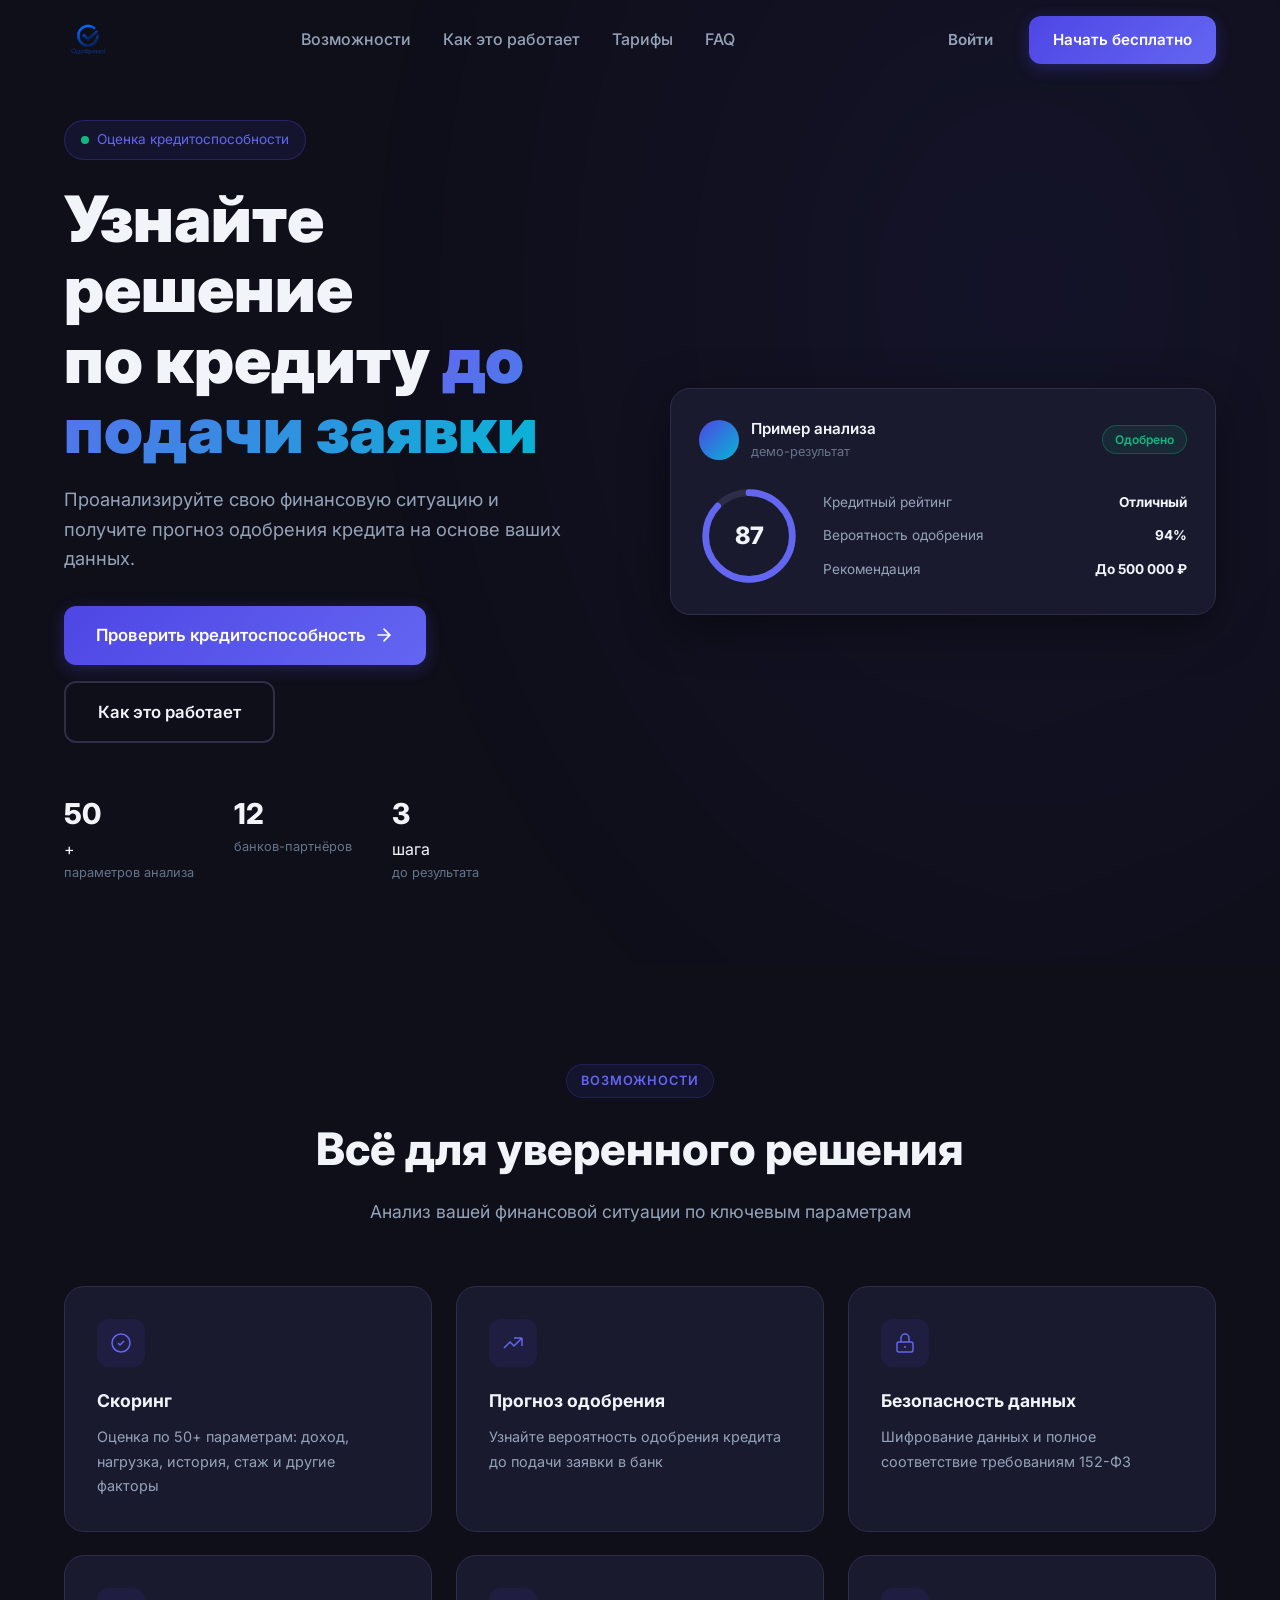
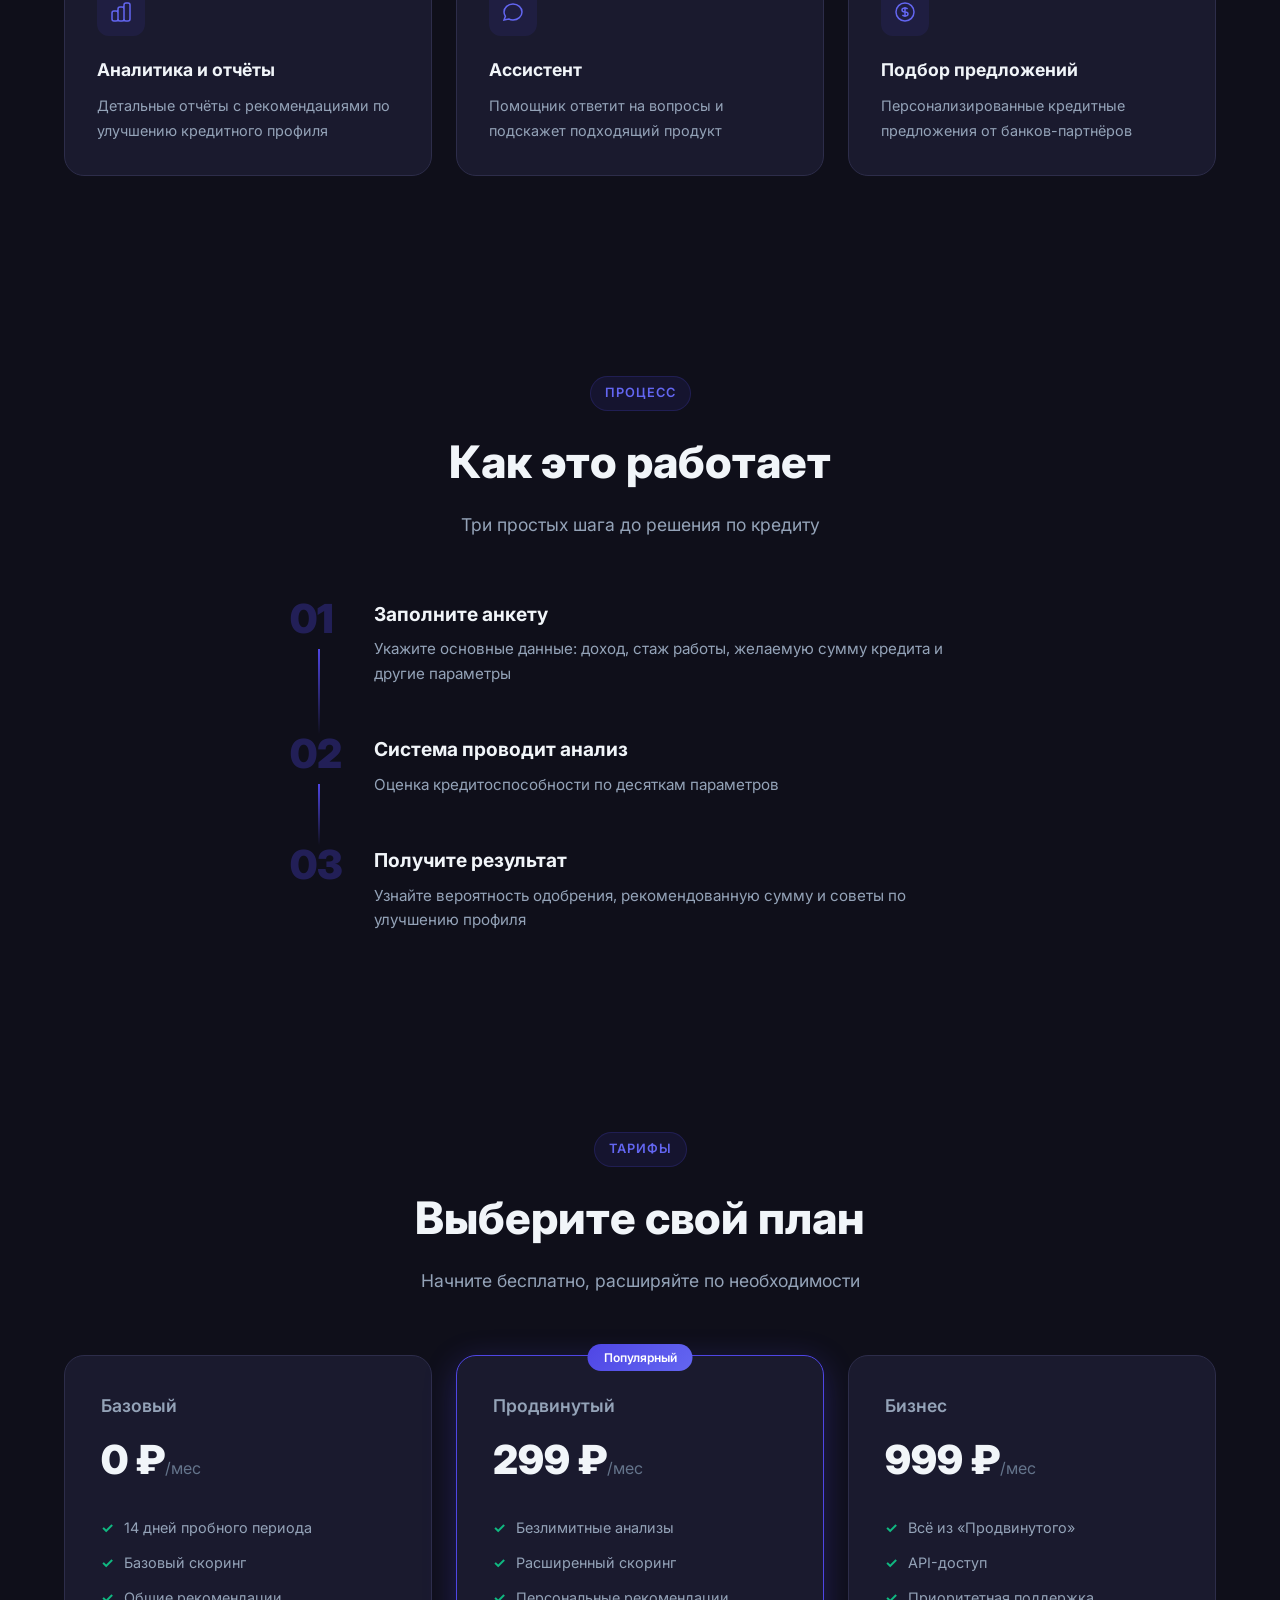
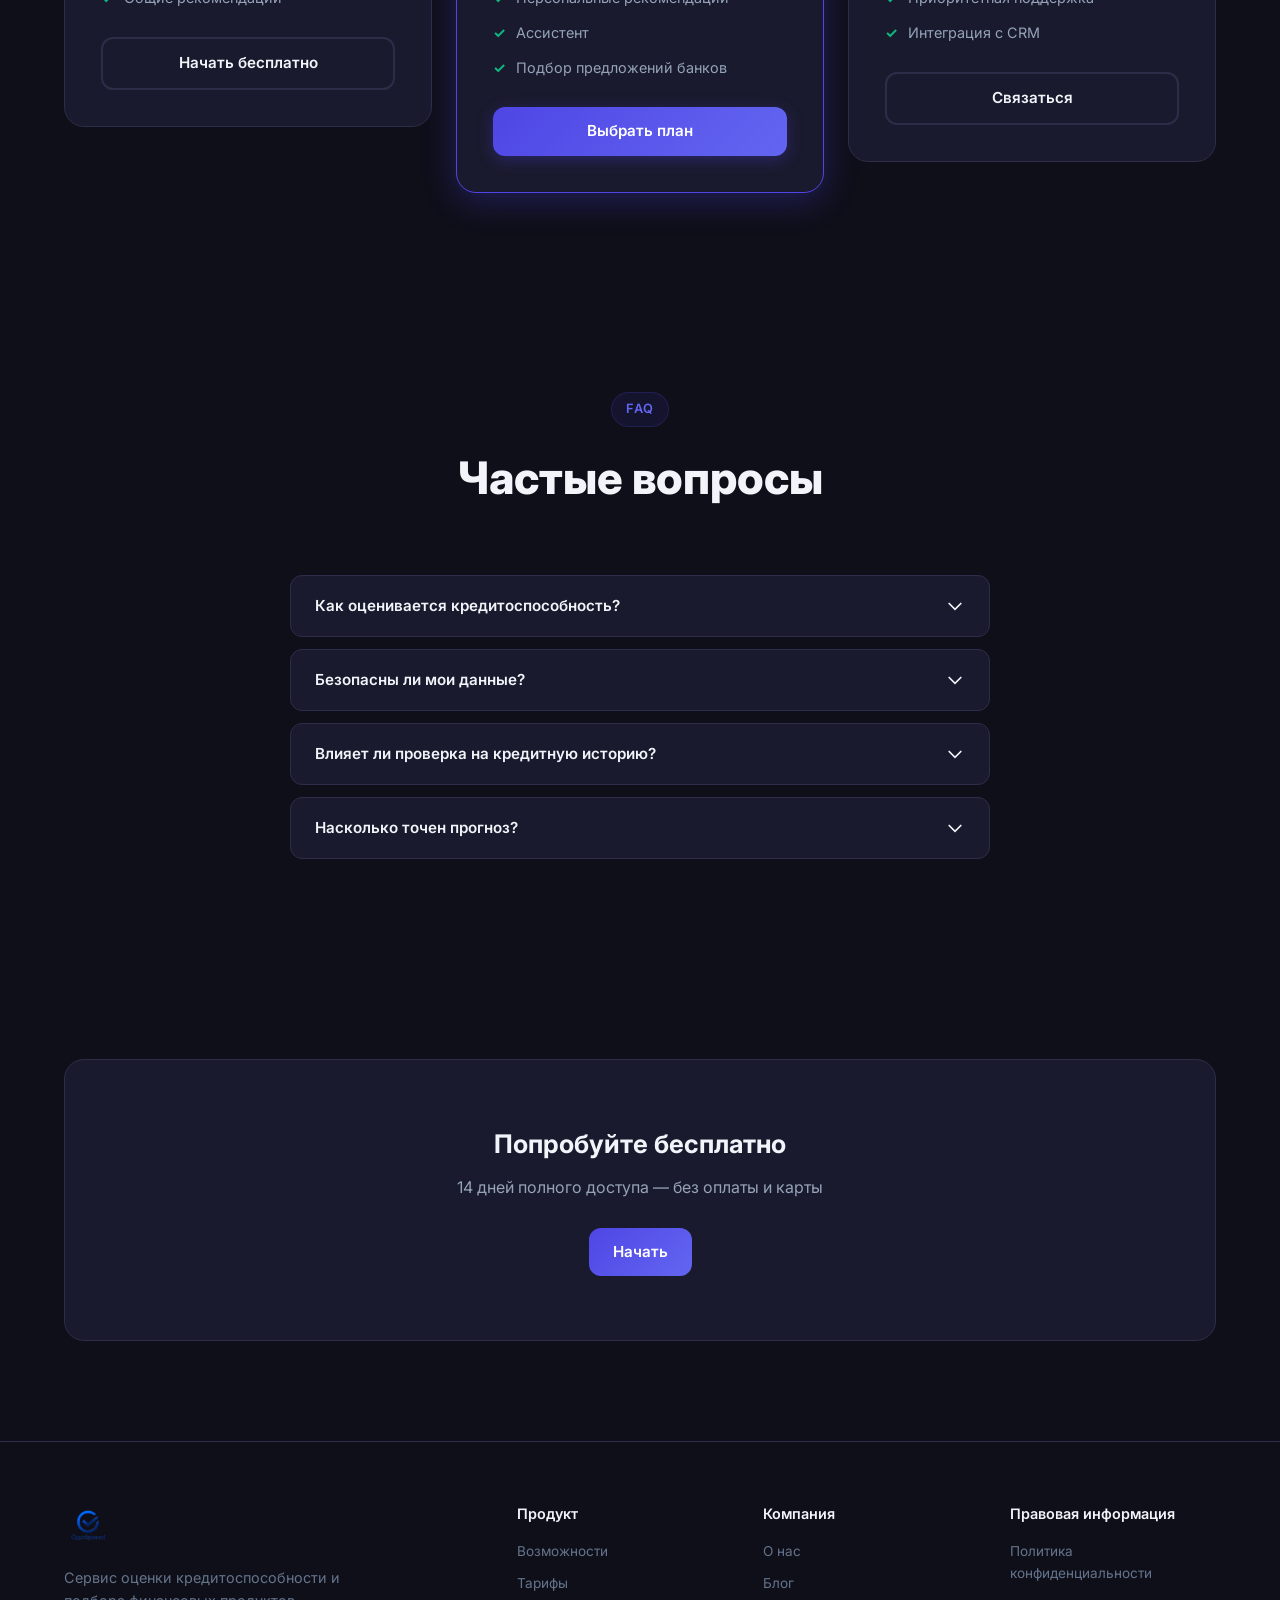
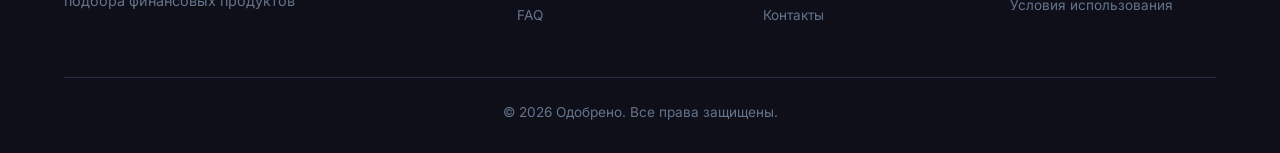
==== Сайт/frontend/index.html @ 2ee876b8 "Add files via upload" ====
<!DOCTYPE html>
<html lang="ru">
<head>
    <meta charset="UTF-8">
    <meta name="viewport" content="width=device-width, initial-scale=1.0">
    <title>Одобрено — Кредитный помощник</title>
    <link rel="stylesheet" href="css/style.css">
    <link rel="stylesheet" href="css/animations.css">
    <link rel="preconnect" href="https://fonts.googleapis.com">
    <link href="https://fonts.googleapis.com/css2?family=Inter:wght@300;400;500;600;700;800;900&display=swap" rel="stylesheet">
</head>
<body>
    <header class="header" id="header">
        <div class="container">
            <nav class="nav">
                <a href="index.html" class="nav__logo">
                    <img src="assets/logo-full.png" alt="Одобрено" class="nav__logo-img">
                </a>
                <ul class="nav__menu" id="navMenu">
                    <li><a href="#features" class="nav__link">Возможности</a></li>
                    <li><a href="#how-it-works" class="nav__link">Как это работает</a></li>
                    <li><a href="#pricing" class="nav__link">Тарифы</a></li>
                    <li><a href="#faq" class="nav__link">FAQ</a></li>
                </ul>
                <div class="nav__actions">
                    <a href="login.html" class="btn btn--ghost">Войти</a>
                    <a href="register.html" class="btn btn--primary">Начать бесплатно</a>
                </div>
                <button class="nav__burger" id="navBurger" aria-label="Меню">
                    <span></span><span></span><span></span>
                </button>
            </nav>
        </div>
    </header>

    <main>
        <section class="hero" id="hero">
            <div class="hero__bg">
                <div class="hero__gradient"></div>
                <div class="hero__particles" id="particles"></div>
            </div>
            <div class="container">
                <div class="hero__content">
                    <div class="hero__badge animate-fade-in">
                        <span class="hero__badge-dot"></span>
                        Оценка кредитоспособности
                    </div>
                    <h1 class="hero__title animate-fade-in-up">
                        Узнайте решение<br>по кредиту <span class="hero__title-accent">до подачи заявки</span>
                    </h1>
                    <p class="hero__subtitle animate-fade-in-up delay-1">
                        Проанализируйте свою финансовую ситуацию и получите прогноз
                        одобрения кредита на основе ваших данных.
                    </p>
                    <div class="hero__cta animate-fade-in-up delay-2">
                        <a href="register.html" class="btn btn--primary btn--lg">
                            Проверить кредитоспособность
                            <svg class="btn__icon" viewBox="0 0 24 24" fill="none" stroke="currentColor">
                                <path d="M5 12h14M12 5l7 7-7 7" stroke-width="2" stroke-linecap="round"/>
                            </svg>
                        </a>
                        <a href="#how-it-works" class="btn btn--outline btn--lg">Как это работает</a>
                    </div>
                    <div class="hero__stats animate-fade-in-up delay-3">
                        <div class="hero__stat">
                            <span class="hero__stat-value" data-count="50">0</span>+
                            <span class="hero__stat-label">параметров анализа</span>
                        </div>
                        <div class="hero__stat">
                            <span class="hero__stat-value" data-count="12">0</span>
                            <span class="hero__stat-label">банков-партнёров</span>
                        </div>
                        <div class="hero__stat">
                            <span class="hero__stat-value" data-count="3">0</span> шага
                            <span class="hero__stat-label">до результата</span>
                        </div>
                    </div>
                </div>
                <div class="hero__visual animate-fade-in-right delay-2">
                    <div class="hero__card">
                        <div class="hero__card-header">
                            <div class="hero__card-avatar"></div>
                            <div>
                                <div class="hero__card-name">Пример анализа</div>
                                <div class="hero__card-time">демо-результат</div>
                            </div>
                            <div class="hero__card-badge hero__card-badge--approved">Одобрено</div>
                        </div>
                        <div class="hero__card-score">
                            <div class="score-ring">
                                <svg viewBox="0 0 120 120">
                                    <circle class="score-ring__bg" cx="60" cy="60" r="52"/>
                                    <circle class="score-ring__fill" cx="60" cy="60" r="52" data-score="87"/>
                                </svg>
                                <span class="score-ring__value">87</span>
                            </div>
                            <div class="hero__card-details">
                                <div class="hero__card-detail">
                                    <span>Кредитный рейтинг</span>
                                    <strong>Отличный</strong>
                                </div>
                                <div class="hero__card-detail">
                                    <span>Вероятность одобрения</span>
                                    <strong>94%</strong>
                                </div>
                                <div class="hero__card-detail">
                                    <span>Рекомендация</span>
                                    <strong>До 500 000 ₽</strong>
                                </div>
                            </div>
                        </div>
                    </div>
                </div>
            </div>
        </section>

        <section class="features" id="features">
            <div class="container">
                <div class="section-header">
                    <span class="section-tag">Возможности</span>
                    <h2 class="section-title">Всё для уверенного решения</h2>
                    <p class="section-subtitle">Анализ вашей финансовой ситуации по ключевым параметрам</p>
                </div>
                <div class="features__grid">
                    <div class="feature-card" data-animate>
                        <div class="feature-card__icon">
                            <svg viewBox="0 0 24 24" fill="none" stroke="currentColor" stroke-width="1.5">
                                <path d="M9 12l2 2 4-4m6 2a9 9 0 11-18 0 9 9 0 0118 0z"/>
                            </svg>
                        </div>
                        <h3 class="feature-card__title">Скоринг</h3>
                        <p class="feature-card__text">Оценка по 50+ параметрам: доход, нагрузка, история, стаж и другие факторы</p>
                    </div>
                    <div class="feature-card" data-animate>
                        <div class="feature-card__icon">
                            <svg viewBox="0 0 24 24" fill="none" stroke="currentColor" stroke-width="1.5">
                                <path d="M13 7h8m0 0v8m0-8l-8 8-4-4-6 6"/>
                            </svg>
                        </div>
                        <h3 class="feature-card__title">Прогноз одобрения</h3>
                        <p class="feature-card__text">Узнайте вероятность одобрения кредита до подачи заявки в банк</p>
                    </div>
                    <div class="feature-card" data-animate>
                        <div class="feature-card__icon">
                            <svg viewBox="0 0 24 24" fill="none" stroke="currentColor" stroke-width="1.5">
                                <path d="M12 15v2m-6 4h12a2 2 0 002-2v-6a2 2 0 00-2-2H6a2 2 0 00-2 2v6a2 2 0 002 2zm10-10V7a4 4 0 00-8 0v4h8z"/>
                            </svg>
                        </div>
                        <h3 class="feature-card__title">Безопасность данных</h3>
                        <p class="feature-card__text">Шифрование данных и полное соответствие требованиям 152-ФЗ</p>
                    </div>
                    <div class="feature-card" data-animate>
                        <div class="feature-card__icon">
                            <svg viewBox="0 0 24 24" fill="none" stroke="currentColor" stroke-width="1.5">
                                <path d="M9 19v-6a2 2 0 00-2-2H5a2 2 0 00-2 2v6a2 2 0 002 2h2a2 2 0 002-2zm0 0V9a2 2 0 012-2h2a2 2 0 012 2v10m-6 0a2 2 0 002 2h2a2 2 0 002-2m0 0V5a2 2 0 012-2h2a2 2 0 012 2v14a2 2 0 01-2 2h-2a2 2 0 01-2-2z"/>
                            </svg>
                        </div>
                        <h3 class="feature-card__title">Аналитика и отчёты</h3>
                        <p class="feature-card__text">Детальные отчёты с рекомендациями по улучшению кредитного профиля</p>
                    </div>
                    <div class="feature-card" data-animate>
                        <div class="feature-card__icon">
                            <svg viewBox="0 0 24 24" fill="none" stroke="currentColor" stroke-width="1.5">
                                <path d="M8 12h.01M12 12h.01M16 12h.01M21 12c0 4.418-4.03 8-9 8a9.863 9.863 0 01-4.255-.949L3 20l1.395-3.72C3.512 15.042 3 13.574 3 12c0-4.418 4.03-8 9-8s9 3.582 9 8z"/>
                            </svg>
                        </div>
                        <h3 class="feature-card__title">Ассистент</h3>
                        <p class="feature-card__text">Помощник ответит на вопросы и подскажет подходящий продукт</p>
                    </div>
                    <div class="feature-card" data-animate>
                        <div class="feature-card__icon">
                            <svg viewBox="0 0 24 24" fill="none" stroke="currentColor" stroke-width="1.5">
                                <path d="M12 8c-1.657 0-3 .895-3 2s1.343 2 3 2 3 .895 3 2-1.343 2-3 2m0-8c1.11 0 2.08.402 2.599 1M12 8V7m0 1v8m0 0v1m0-1c-1.11 0-2.08-.402-2.599-1M21 12a9 9 0 11-18 0 9 9 0 0118 0z"/>
                            </svg>
                        </div>
                        <h3 class="feature-card__title">Подбор предложений</h3>
                        <p class="feature-card__text">Персонализированные кредитные предложения от банков-партнёров</p>
                    </div>
                </div>
            </div>
        </section>

        <section class="how-it-works" id="how-it-works">
            <div class="container">
                <div class="section-header">
                    <span class="section-tag">Процесс</span>
                    <h2 class="section-title">Как это работает</h2>
                    <p class="section-subtitle">Три простых шага до решения по кредиту</p>
                </div>
                <div class="steps">
                    <div class="step" data-animate>
                        <div class="step__number">01</div>
                        <div class="step__content">
                            <h3 class="step__title">Заполните анкету</h3>
                            <p class="step__text">Укажите основные данные: доход, стаж работы, желаемую сумму кредита и другие параметры</p>
                        </div>
                        <div class="step__line"></div>
                    </div>
                    <div class="step" data-animate>
                        <div class="step__number">02</div>
                        <div class="step__content">
                            <h3 class="step__title">Система проводит анализ</h3>
                            <p class="step__text">Оценка кредитоспособности по десяткам параметров</p>
                        </div>
                        <div class="step__line"></div>
                    </div>
                    <div class="step" data-animate>
                        <div class="step__number">03</div>
                        <div class="step__content">
                            <h3 class="step__title">Получите результат</h3>
                            <p class="step__text">Узнайте вероятность одобрения, рекомендованную сумму и советы по улучшению профиля</p>
                        </div>
                    </div>
                </div>
            </div>
        </section>

        <section class="pricing" id="pricing">
            <div class="container">
                <div class="section-header">
                    <span class="section-tag">Тарифы</span>
                    <h2 class="section-title">Выберите свой план</h2>
                    <p class="section-subtitle">Начните бесплатно, расширяйте по необходимости</p>
                </div>
                <div class="pricing__grid">
                    <div class="pricing-card" data-animate>
                        <div class="pricing-card__name">Базовый</div>
                        <div class="pricing-card__price">0 ₽<span>/мес</span></div>
                        <ul class="pricing-card__features">
                            <li>14 дней пробного периода</li>
                            <li>Базовый скоринг</li>
                            <li>Общие рекомендации</li>
                        </ul>
                        <a href="register.html" class="btn btn--outline btn--block">Начать бесплатно</a>
                    </div>
                    <div class="pricing-card pricing-card--popular" data-animate>
                        <div class="pricing-card__badge">Популярный</div>
                        <div class="pricing-card__name">Продвинутый</div>
                        <div class="pricing-card__price">299 ₽<span>/мес</span></div>
                        <ul class="pricing-card__features">
                            <li>Безлимитные анализы</li>
                            <li>Расширенный скоринг</li>
                            <li>Персональные рекомендации</li>
                            <li>Ассистент</li>
                            <li>Подбор предложений банков</li>
                        </ul>
                        <a href="register.html" class="btn btn--primary btn--block">Выбрать план</a>
                    </div>
                    <div class="pricing-card" data-animate>
                        <div class="pricing-card__name">Бизнес</div>
                        <div class="pricing-card__price">999 ₽<span>/мес</span></div>
                        <ul class="pricing-card__features">
                            <li>Всё из «Продвинутого»</li>
                            <li>API-доступ</li>
                            <li>Приоритетная поддержка</li>
                            <li>Интеграция с CRM</li>
                        </ul>
                        <a href="register.html" class="btn btn--outline btn--block">Связаться</a>
                    </div>
                </div>
            </div>
        </section>

        <section class="faq" id="faq">
            <div class="container">
                <div class="section-header">
                    <span class="section-tag">FAQ</span>
                    <h2 class="section-title">Частые вопросы</h2>
                </div>
                <div class="faq__list">
                    <div class="faq-item" data-animate>
                        <button class="faq-item__question">
                            Как оценивается кредитоспособность?
                            <svg class="faq-item__icon" viewBox="0 0 24 24" fill="none" stroke="currentColor">
                                <path d="M19 9l-7 7-7-7" stroke-width="2" stroke-linecap="round"/>
                            </svg>
                        </button>
                        <div class="faq-item__answer">
                            <p>Анализ учитывает более 50 параметров: уровень дохода, долговую нагрузку, кредитную историю, стаж работы, возраст и другие факторы. На основе этих данных формируется прогноз вероятности одобрения.</p>
                        </div>
                    </div>
                    <div class="faq-item" data-animate>
                        <button class="faq-item__question">
                            Безопасны ли мои данные?
                            <svg class="faq-item__icon" viewBox="0 0 24 24" fill="none" stroke="currentColor">
                                <path d="M19 9l-7 7-7-7" stroke-width="2" stroke-linecap="round"/>
                            </svg>
                        </button>
                        <div class="faq-item__answer">
                            <p>Да, все данные шифруются при передаче и хранении. Мы полностью соответствуем требованиям 152-ФЗ о персональных данных и не передаём информацию третьим лицам.</p>
                        </div>
                    </div>
                    <div class="faq-item" data-animate>
                        <button class="faq-item__question">
                            Влияет ли проверка на кредитную историю?
                            <svg class="faq-item__icon" viewBox="0 0 24 24" fill="none" stroke="currentColor">
                                <path d="M19 9l-7 7-7-7" stroke-width="2" stroke-linecap="round"/>
                            </svg>
                        </button>
                        <div class="faq-item__answer">
                            <p>Нет, наш анализ не влияет на вашу кредитную историю. Мы проводим «мягкую» проверку, которая не фиксируется в БКИ.</p>
                        </div>
                    </div>
                    <div class="faq-item" data-animate>
                        <button class="faq-item__question">
                            Насколько точен прогноз?
                            <svg class="faq-item__icon" viewBox="0 0 24 24" fill="none" stroke="currentColor">
                                <path d="M19 9l-7 7-7-7" stroke-width="2" stroke-linecap="round"/>
                            </svg>
                        </button>
                        <div class="faq-item__answer">
                            <p>Прогноз строится на основе исторических данных банков. Итоговое решение всегда принимает банк, поэтому результат является ориентировочным.</p>
                        </div>
                    </div>
                </div>
            </div>
        </section>

        <section class="cta-section">
            <div class="container">
                <div class="cta-box" data-animate>
                    <h2 class="cta-box__title">Попробуйте бесплатно</h2>
                    <p class="cta-box__text">14 дней полного доступа — без оплаты и карты</p>
                    <a href="register.html" class="btn btn--primary">Начать</a>
                </div>
            </div>
        </section>
    </main>

    <footer class="footer">
        <div class="container">
            <div class="footer__grid">
                <div class="footer__brand">
                    <a href="index.html" class="nav__logo">
                        <img src="assets/logo-full.png" alt="Одобрено" class="nav__logo-img">
                    </a>
                    <p class="footer__desc">Сервис оценки кредитоспособности и подбора финансовых продуктов</p>
                </div>
                <div class="footer__col">
                    <h4>Продукт</h4>
                    <a href="#features">Возможности</a>
                    <a href="#pricing">Тарифы</a>
                    <a href="#faq">FAQ</a>
                </div>
                <div class="footer__col">
                    <h4>Компания</h4>
                    <a href="#">О нас</a>
                    <a href="#">Блог</a>
                    <a href="#">Контакты</a>
                </div>
                <div class="footer__col">
                    <h4>Правовая информация</h4>
                    <a href="#">Политика конфиденциальности</a>
                    <a href="#">Условия использования</a>
                </div>
            </div>
            <div class="footer__bottom">
                <p>© 2026 Одобрено. Все права защищены.</p>
            </div>
        </div>
    </footer>

    <script src="js/app.js"></script>
    <script src="js/animations.js"></script>
</body>
</html>
---- Сайт/frontend/css/style.css ----
:root {
    --primary: #4f46e5;
    --primary-light: #6366f1;
    --primary-dark: #3730a3;
    --primary-glow: rgba(79, 70, 229, 0.3);
    --accent: #06b6d4;
    --success: #10b981;
    --warning: #f59e0b;
    --danger: #ef4444;
    --bg: #0f0f1a;
    --bg-card: #1a1a2e;
    --bg-card-hover: #222240;
    --bg-input: #16162a;
    --text: #f1f5f9;
    --text-secondary: #94a3b8;
    --text-muted: #64748b;
    --border: #2d2d4a;
    --radius: 12px;
    --radius-lg: 20px;
    --shadow: 0 4px 24px rgba(0, 0, 0, 0.3);
    --shadow-lg: 0 12px 48px rgba(0, 0, 0, 0.4);
    --transition: 0.3s cubic-bezier(0.4, 0, 0.2, 1);
    --font: 'Inter', -apple-system, BlinkMacSystemFont, sans-serif;
}

* {
    margin: 0;
    padding: 0;
    box-sizing: border-box;
}

html {
    scroll-behavior: smooth;
}

body {
    font-family: var(--font);
    background: var(--bg);
    color: var(--text);
    line-height: 1.6;
    overflow-x: hidden;
}

.container {
    max-width: 1200px;
    margin: 0 auto;
    padding: 0 24px;
}

a {
    text-decoration: none;
    color: inherit;
}

ul {
    list-style: none;
}

img, svg {
    display: block;
    max-width: 100%;
}

button {
    cursor: pointer;
    border: none;
    background: none;
    font-family: inherit;
    font-size: inherit;
    color: inherit;
}

input, select, textarea {
    font-family: inherit;
    font-size: inherit;
}

/* ===== BUTTONS ===== */
.btn {
    display: inline-flex;
    align-items: center;
    justify-content: center;
    gap: 8px;
    padding: 12px 24px;
    border-radius: var(--radius);
    font-weight: 600;
    font-size: 0.95rem;
    transition: all 0.35s cubic-bezier(0.4, 0, 0.2, 1);
    position: relative;
    overflow: hidden;
}

.btn:active {
    transform: scale(0.97);
}

.btn--primary {
    background: linear-gradient(135deg, var(--primary), var(--primary-light));
    color: #fff;
    box-shadow: 0 4px 16px var(--primary-glow);
}

.btn--primary:hover {
    transform: translateY(-2px);
    box-shadow: 0 8px 24px var(--primary-glow);
}

.btn--outline {
    border: 2px solid var(--border);
    color: var(--text);
}

.btn--outline:hover {
    border-color: var(--primary);
    color: var(--primary-light);
}

.btn--ghost {
    color: var(--text-secondary);
}

.btn--ghost:hover {
    color: var(--text);
    background: rgba(255, 255, 255, 0.05);
}

.btn--lg {
    padding: 16px 32px;
    font-size: 1.05rem;
}

.btn--sm {
    padding: 8px 16px;
    font-size: 0.85rem;
}

.btn--block {
    width: 100%;
}

.btn--icon {
    padding: 12px;
    border-radius: 50%;
}

.btn__icon {
    width: 20px;
    height: 20px;
    transition: transform 0.3s;
}

.btn:hover .btn__icon {
    transform: translateX(4px);
}

[hidden] {
    display: none !important;
}

.btn__loader {
    display: flex;
    align-items: center;
}

.spinner {
    width: 20px;
    height: 20px;
    border: 2px solid rgba(255, 255, 255, 0.3);
    border-top-color: #fff;
    border-radius: 50%;
    animation: spin 0.6s linear infinite;
}

@keyframes spin {
    to { transform: rotate(360deg); }
}

/* ===== HEADER / NAV ===== */
.header {
    position: fixed;
    top: 0;
    left: 0;
    right: 0;
    z-index: 1000;
    padding: 16px 0;
    transition: var(--transition);
}

.header--scrolled {
    background: rgba(15, 15, 26, 0.9);
    backdrop-filter: blur(20px);
    border-bottom: 1px solid var(--border);
    padding: 12px 0;
}

.nav {
    display: flex;
    align-items: center;
    justify-content: space-between;
}

.nav__logo {
    display: flex;
    align-items: center;
    gap: 10px;
    font-weight: 800;
    font-size: 1.3rem;
}

.nav__logo-icon {
    width: 36px;
    height: 36px;
    display: flex;
    align-items: center;
    justify-content: center;
    background: var(--bg-card);
    border: 2px solid var(--primary);
    border-radius: 10px;
    color: var(--primary-light);
}

.nav__logo-icon svg {
    width: 20px;
    height: 20px;
}

.nav__logo-img {
    height: 48px;
    width: auto;
    object-fit: contain;
    border-radius: 10px;
}

.nav__logo-img--sm {
    height: 56px;
}

.nav__menu {
    display: flex;
    gap: 32px;
}

.nav__link {
    color: var(--text-secondary);
    font-weight: 500;
    transition: var(--transition);
    position: relative;
}

.nav__link::after {
    content: '';
    position: absolute;
    bottom: -4px;
    left: 0;
    width: 0;
    height: 2px;
    background: var(--primary);
    transition: width 0.3s;
}

.nav__link:hover {
    color: var(--text);
}

.nav__link:hover::after {
    width: 100%;
}

.nav__actions {
    display: flex;
    gap: 12px;
    align-items: center;
}

.nav__burger {
    display: none;
    flex-direction: column;
    gap: 5px;
    padding: 8px;
}

.nav__burger span {
    width: 24px;
    height: 2px;
    background: var(--text);
    transition: var(--transition);
}

/* ===== HERO ===== */
.hero {
    min-height: 100vh;
    display: flex;
    align-items: center;
    position: relative;
    padding: 120px 0 80px;
}

.hero__bg {
    position: absolute;
    inset: 0;
    overflow: hidden;
}

.hero__gradient {
    position: absolute;
    top: -60%;
    right: -30%;
    width: 100%;
    height: 180%;
    background: radial-gradient(ellipse at center, rgba(79, 70, 229, 0.08) 0%, rgba(79, 70, 229, 0.03) 40%, transparent 70%);
    opacity: 1;
    filter: blur(60px);
}

.hero__particles {
    position: absolute;
    inset: 0;
}

.hero .container {
    display: grid;
    grid-template-columns: 1fr 1fr;
    gap: 60px;
    align-items: center;
    position: relative;
    z-index: 1;
}

.hero__badge {
    display: inline-flex;
    align-items: center;
    gap: 8px;
    padding: 8px 16px;
    background: rgba(79, 70, 229, 0.1);
    border: 1px solid rgba(79, 70, 229, 0.3);
    border-radius: 100px;
    font-size: 0.85rem;
    color: var(--primary-light);
    margin-bottom: 24px;
}

.hero__badge-dot {
    width: 8px;
    height: 8px;
    background: var(--success);
    border-radius: 50%;
    animation: pulse-dot 2s infinite;
}

@keyframes pulse-dot {
    0%, 100% { opacity: 1; }
    50% { opacity: 0.4; }
}

.hero__title {
    font-size: clamp(2.5rem, 5vw, 4rem);
    font-weight: 900;
    line-height: 1.1;
    margin-bottom: 20px;
}

.hero__title-accent {
    background: linear-gradient(135deg, var(--primary-light), var(--accent));
    -webkit-background-clip: text;
    -webkit-text-fill-color: transparent;
    background-clip: text;
}

.hero__subtitle {
    font-size: 1.15rem;
    color: var(--text-secondary);
    max-width: 500px;
    margin-bottom: 32px;
}

.hero__cta {
    display: flex;
    gap: 16px;
    margin-bottom: 48px;
    flex-wrap: wrap;
}

.hero__stats {
    display: flex;
    gap: 40px;
}

.hero__stat {
    display: flex;
    flex-direction: column;
}

.hero__stat-value {
    font-size: 1.8rem;
    font-weight: 800;
    color: var(--text);
}

.hero__stat-label {
    font-size: 0.8rem;
    color: var(--text-muted);
}

/* Hero Card */
.hero__card {
    background: var(--bg-card);
    border: 1px solid var(--border);
    border-radius: var(--radius-lg);
    padding: 28px;
    box-shadow: var(--shadow-lg);
}

.hero__card-header {
    display: flex;
    align-items: center;
    gap: 12px;
    margin-bottom: 24px;
}

.hero__card-avatar {
    width: 40px;
    height: 40px;
    border-radius: 50%;
    background: linear-gradient(135deg, var(--primary), var(--accent));
}

.hero__card-name {
    font-weight: 600;
    font-size: 0.95rem;
}

.hero__card-time {
    font-size: 0.8rem;
    color: var(--text-muted);
}

.hero__card-badge {
    margin-left: auto;
    padding: 4px 12px;
    border-radius: 100px;
    font-size: 0.75rem;
    font-weight: 600;
}

.hero__card-badge--approved {
    background: rgba(16, 185, 129, 0.1);
    color: var(--success);
    border: 1px solid rgba(16, 185, 129, 0.3);
}

.hero__card-score {
    display: flex;
    align-items: center;
    gap: 24px;
}

.hero__card-details {
    flex: 1;
    display: flex;
    flex-direction: column;
    gap: 12px;
}

.hero__card-detail {
    display: flex;
    justify-content: space-between;
    font-size: 0.85rem;
}

.hero__card-detail span {
    color: var(--text-secondary);
}

.hero__card-detail strong {
    color: var(--text);
}

/* Score Ring */
.score-ring {
    position: relative;
    width: 100px;
    height: 100px;
}

.score-ring--lg {
    width: 140px;
    height: 140px;
}

.score-ring svg {
    width: 100%;
    height: 100%;
    transform: rotate(-90deg);
}

.score-ring__bg {
    fill: none;
    stroke: var(--border);
    stroke-width: 8;
}

.score-ring__fill {
    fill: none;
    stroke: url(#scoreGradient);
    stroke: var(--primary-light);
    stroke-width: 8;
    stroke-linecap: round;
    stroke-dasharray: 326.7;
    stroke-dashoffset: 326.7;
    transition: stroke-dashoffset 1.5s cubic-bezier(0.4, 0, 0.2, 1);
}

.score-ring__value {
    position: absolute;
    inset: 0;
    display: flex;
    align-items: center;
    justify-content: center;
    font-size: 1.5rem;
    font-weight: 800;
}

.score-ring--lg .score-ring__value {
    font-size: 2rem;
}

/* ===== SECTIONS ===== */
.section-header {
    text-align: center;
    margin-bottom: 60px;
}

.section-tag {
    display: inline-block;
    padding: 6px 14px;
    background: rgba(79, 70, 229, 0.1);
    border: 1px solid rgba(79, 70, 229, 0.2);
    border-radius: 100px;
    font-size: 0.8rem;
    font-weight: 600;
    color: var(--primary-light);
    text-transform: uppercase;
    letter-spacing: 1px;
    margin-bottom: 16px;
}

.section-title {
    font-size: clamp(1.8rem, 3.5vw, 2.8rem);
    font-weight: 800;
    margin-bottom: 12px;
}

.section-subtitle {
    font-size: 1.1rem;
    color: var(--text-secondary);
    max-width: 600px;
    margin: 0 auto;
}

/* ===== FEATURES ===== */
.features {
    padding: 100px 0;
}

.features__grid {
    display: grid;
    grid-template-columns: repeat(3, 1fr);
    gap: 24px;
}

.feature-card {
    background: var(--bg-card);
    border: 1px solid var(--border);
    border-radius: var(--radius-lg);
    padding: 32px;
    transition: border-color 0.15s ease, box-shadow 0.15s ease;
    will-change: transform;
}

.feature-card:hover {
    border-color: var(--primary);
    box-shadow: 0 4px 20px rgba(79, 70, 229, 0.15);
}

.feature-card__icon {
    width: 48px;
    height: 48px;
    display: flex;
    align-items: center;
    justify-content: center;
    background: rgba(79, 70, 229, 0.1);
    border-radius: 12px;
    margin-bottom: 20px;
}

.feature-card__icon svg {
    width: 24px;
    height: 24px;
    color: var(--primary-light);
}

.feature-card__title {
    font-size: 1.1rem;
    font-weight: 700;
    margin-bottom: 10px;
}

.feature-card__text {
    font-size: 0.9rem;
    color: var(--text-secondary);
    line-height: 1.7;
}

/* ===== HOW IT WORKS ===== */
.how-it-works {
    padding: 100px 0;
}

.steps {
    max-width: 700px;
    margin: 0 auto;
}

.step {
    display: flex;
    gap: 24px;
    position: relative;
    padding-bottom: 48px;
}

.step:last-child {
    padding-bottom: 0;
}

.step__number {
    font-size: 2.5rem;
    font-weight: 900;
    color: var(--primary);
    opacity: 0.3;
    line-height: 1;
    min-width: 60px;
}

.step__title {
    font-size: 1.2rem;
    font-weight: 700;
    margin-bottom: 8px;
}

.step__text {
    color: var(--text-secondary);
    font-size: 0.95rem;
}

.step__line {
    position: absolute;
    left: 28px;
    top: 50px;
    bottom: 0;
    width: 2px;
    background: linear-gradient(to bottom, var(--primary), transparent);
}

/* ===== PRICING ===== */
.pricing {
    padding: 100px 0;
}

.pricing__grid {
    display: grid;
    grid-template-columns: repeat(3, 1fr);
    gap: 24px;
    align-items: start;
}

.pricing-card {
    background: var(--bg-card);
    border: 1px solid var(--border);
    border-radius: var(--radius-lg);
    padding: 36px;
    transition: border-color 0.15s ease, box-shadow 0.15s ease;
    position: relative;
    will-change: transform;
}

.pricing-card--popular {
    border-color: var(--primary);
    box-shadow: 0 8px 32px var(--primary-glow);
    transform: scale(1.03);
}

.pricing-card__badge {
    position: absolute;
    top: -12px;
    left: 50%;
    transform: translateX(-50%);
    padding: 4px 16px;
    background: linear-gradient(135deg, var(--primary), var(--primary-light));
    border-radius: 100px;
    font-size: 0.75rem;
    font-weight: 600;
    color: #fff;
}

.pricing-card__name {
    font-size: 1.1rem;
    font-weight: 600;
    color: var(--text-secondary);
    margin-bottom: 8px;
}

.pricing-card__price {
    font-size: 2.5rem;
    font-weight: 900;
    margin-bottom: 24px;
}

.pricing-card__price span {
    font-size: 1rem;
    font-weight: 400;
    color: var(--text-muted);
}

.pricing-card__features {
    display: flex;
    flex-direction: column;
    gap: 12px;
    margin-bottom: 28px;
}

.pricing-card__features li {
    display: flex;
    align-items: center;
    gap: 10px;
    font-size: 0.9rem;
    color: var(--text-secondary);
}

.pricing-card__features li::before {
    content: '✓';
    color: var(--success);
    font-weight: 700;
}

/* ===== FAQ ===== */
.faq {
    padding: 100px 0;
}

.faq__list {
    max-width: 700px;
    margin: 0 auto;
    display: flex;
    flex-direction: column;
    gap: 12px;
}

.faq-item {
    background: var(--bg-card);
    border: 1px solid var(--border);
    border-radius: var(--radius);
    overflow: hidden;
    transition: var(--transition);
}

.faq-item--active {
    border-color: var(--primary);
}

.faq-item__question {
    width: 100%;
    display: flex;
    align-items: center;
    justify-content: space-between;
    padding: 20px 24px;
    font-weight: 600;
    font-size: 0.95rem;
    text-align: left;
    transition: var(--transition);
}

.faq-item__question:hover {
    color: var(--primary-light);
}

.faq-item__icon {
    width: 20px;
    height: 20px;
    transition: transform 0.3s;
    flex-shrink: 0;
}

.faq-item--active .faq-item__icon {
    transform: rotate(180deg);
}

.faq-item__answer {
    max-height: 0;
    overflow: hidden;
    transition: max-height 0.4s cubic-bezier(0.4, 0, 0.2, 1);
}

.faq-item__answer p {
    padding: 0 24px 20px;
    color: var(--text-secondary);
    font-size: 0.9rem;
    line-height: 1.7;
}

/* ===== CTA SECTION ===== */
.cta-section {
    padding: 100px 0;
}

.cta-box {
    background: var(--bg-card);
    border: 1px solid var(--border);
    border-radius: var(--radius-lg);
    padding: 64px;
    text-align: center;
    position: relative;
}

.cta-box__title {
    font-size: 1.6rem;
    font-weight: 700;
    margin-bottom: 10px;
}

.cta-box__text {
    color: var(--text-secondary);
    margin-bottom: 28px;
}

.cta-box .btn--primary {
    box-shadow: none;
}

/* ===== FOOTER ===== */
.footer {
    border-top: 1px solid var(--border);
    padding: 60px 0 30px;
}

.footer__grid {
    display: grid;
    grid-template-columns: 2fr 1fr 1fr 1fr;
    gap: 40px;
    margin-bottom: 40px;
}

.footer__desc {
    color: var(--text-muted);
    font-size: 0.9rem;
    margin-top: 16px;
    max-width: 280px;
}

.footer__col h4 {
    font-size: 0.9rem;
    font-weight: 600;
    margin-bottom: 16px;
}

.footer__col a {
    display: block;
    color: var(--text-muted);
    font-size: 0.85rem;
    margin-bottom: 10px;
    transition: var(--transition);
}

.footer__col a:hover {
    color: var(--primary-light);
}

.footer__bottom {
    border-top: 1px solid var(--border);
    padding-top: 24px;
    text-align: center;
    color: var(--text-muted);
    font-size: 0.85rem;
}

/* ===== AUTH PAGES ===== */
.auth-body {
    min-height: 100vh;
}

.auth-page {
    min-height: 100vh;
    display: flex;
    align-items: center;
    justify-content: center;
    position: relative;
    padding: 40px 24px;
}

.auth-page__bg {
    position: absolute;
    inset: 0;
    overflow: hidden;
}

.auth-page__gradient {
    position: absolute;
    top: -30%;
    left: -20%;
    width: 70%;
    height: 130%;
    background: radial-gradient(ellipse, var(--primary-glow), transparent 70%);
    opacity: 0.3;
}

.auth-shape {
    position: absolute;
    border-radius: 50%;
    opacity: 0.05;
    background: var(--primary-light);
}

.auth-shape--1 { width: 400px; height: 400px; top: -100px; right: -100px; }
.auth-shape--2 { width: 300px; height: 300px; bottom: -80px; left: -80px; }
.auth-shape--3 { width: 200px; height: 200px; top: 50%; left: 60%; }

.auth-container {
    width: 100%;
    max-width: 440px;
    position: relative;
    z-index: 1;
}

.auth-back {
    display: inline-flex;
    align-items: center;
    gap: 8px;
    color: var(--text-secondary);
    font-size: 0.9rem;
    margin-bottom: 24px;
    transition: var(--transition);
}

.auth-back:hover {
    color: var(--text);
}

.auth-back svg {
    width: 18px;
    height: 18px;
}

.auth-card {
    background: rgba(15, 23, 42, 0.75);
    backdrop-filter: blur(24px);
    -webkit-backdrop-filter: blur(24px);
    border: 1px solid rgba(255, 255, 255, 0.08);
    border-radius: var(--radius-lg);
    padding: 40px;
    box-shadow: var(--shadow-lg), inset 0 1px 0 rgba(255, 255, 255, 0.05);
    transition: transform 0.4s ease, box-shadow 0.4s ease;
}

.auth-card:hover {
    box-shadow: var(--shadow-lg), inset 0 1px 0 rgba(255, 255, 255, 0.08), 0 0 60px rgba(99, 102, 241, 0.08);
}

.history-header {
    display: flex;
    justify-content: flex-end;
    margin-bottom: 16px;
}

.trial-badge {
    display: inline-flex;
    align-items: center;
    gap: 6px;
    padding: 6px 14px;
    border-radius: 20px;
    font-size: 0.8rem;
    font-weight: 600;
    background: rgba(16, 185, 129, 0.15);
    color: var(--success);
    border: 1px solid rgba(16, 185, 129, 0.3);
}

.trial-badge--expired {
    background: rgba(239, 68, 68, 0.15);
    color: var(--danger);
    border-color: rgba(239, 68, 68, 0.3);
}

.auth-card__features {
    display: flex;
    flex-direction: column;
    gap: 10px;
    margin-top: 24px;
    padding-top: 24px;
    border-top: 1px solid var(--border);
}

.auth-card__features li {
    display: flex;
    align-items: center;
    gap: 10px;
    font-size: 0.85rem;
    color: var(--text-secondary);
}

.auth-card__features li::before {
    content: '✓';
    color: var(--success);
    font-weight: 700;
    font-size: 0.8rem;
}

.auth-card__header {
    text-align: center;
    margin-bottom: 32px;
}

.nav__logo--center {
    justify-content: center;
    margin-bottom: 20px;
}

.auth-card__title {
    font-size: 1.5rem;
    font-weight: 800;
    margin-bottom: 8px;
}

.auth-card__subtitle {
    color: var(--text-secondary);
    font-size: 0.9rem;
}

.auth-card__footer {
    text-align: center;
    margin-top: 24px;
    font-size: 0.9rem;
    color: var(--text-secondary);
}

/* ===== FORMS ===== */
.form-group {
    margin-bottom: 20px;
}

.form-label {
    display: block;
    font-size: 0.85rem;
    font-weight: 600;
    margin-bottom: 8px;
    color: var(--text-secondary);
}

.form-input-wrapper {
    position: relative;
}

.form-input-icon {
    position: absolute;
    left: 14px;
    top: 50%;
    transform: translateY(-50%);
    width: 18px;
    height: 18px;
    color: var(--text-muted);
}

.form-input {
    width: 100%;
    padding: 12px 16px;
    background: var(--bg-input);
    border: 1px solid var(--border);
    border-radius: var(--radius);
    color: var(--text);
    font-size: 0.95rem;
    transition: var(--transition);
    outline: none;
}

.form-input-wrapper .form-input {
    padding-left: 44px;
}

.form-input:focus {
    border-color: var(--primary);
    box-shadow: 0 0 0 3px var(--primary-glow);
}

.form-input::placeholder {
    color: var(--text-muted);
}

.form-select {
    appearance: none;
    cursor: pointer;
}

.form-input-toggle {
    position: absolute;
    right: 14px;
    top: 50%;
    transform: translateY(-50%);
    color: var(--text-muted);
    padding: 4px;
}

.form-input-toggle svg {
    width: 18px;
    height: 18px;
}

.form-error {
    display: block;
    font-size: 0.8rem;
    color: var(--danger);
    margin-top: 6px;
    min-height: 18px;
}

.form-row {
    display: flex;
    align-items: center;
    justify-content: space-between;
    margin-bottom: 24px;
}

.form-checkbox {
    display: flex;
    align-items: center;
    gap: 10px;
    font-size: 0.85rem;
    color: var(--text-secondary);
    cursor: pointer;
}

.form-checkbox input {
    display: none;
}

.form-checkbox__box {
    width: 18px;
    height: 18px;
    border: 2px solid var(--border);
    border-radius: 4px;
    transition: var(--transition);
    position: relative;
    flex-shrink: 0;
}

.form-checkbox input:checked + .form-checkbox__box {
    background: var(--primary);
    border-color: var(--primary);
}

.form-checkbox input:checked + .form-checkbox__box::after {
    content: '✓';
    position: absolute;
    inset: 0;
    display: flex;
    align-items: center;
    justify-content: center;
    font-size: 0.7rem;
    color: #fff;
}

.form-checkbox--terms {
    margin-bottom: 24px;
}

.form-link {
    color: var(--primary-light);
    font-weight: 500;
    transition: var(--transition);
}

.form-link:hover {
    color: var(--primary);
}

.form-grid {
    display: grid;
    grid-template-columns: 1fr 1fr;
    gap: 16px;
}

.auth-form__alert {
    margin-top: 16px;
    padding: 12px 16px;
    border-radius: var(--radius);
    font-size: 0.85rem;
}

.auth-form__alert--error {
    background: rgba(239, 68, 68, 0.1);
    border: 1px solid rgba(239, 68, 68, 0.3);
    color: var(--danger);
}

.auth-form__alert--success {
    background: rgba(16, 185, 129, 0.1);
    border: 1px solid rgba(16, 185, 129, 0.3);
    color: var(--success);
}

/* Password Strength */
.password-strength {
    display: flex;
    align-items: center;
    gap: 10px;
    margin-top: 8px;
}

.password-strength__bar {
    flex: 1;
    height: 4px;
    background: var(--border);
    border-radius: 2px;
    overflow: hidden;
}

.password-strength__bar span {
    display: block;
    height: 100%;
    width: 0;
    border-radius: 2px;
    transition: width 0.3s, background 0.3s;
}

.password-strength__label {
    font-size: 0.75rem;
    color: var(--text-muted);
}

/* ===== DASHBOARD ===== */
.dashboard-body {
    overflow: hidden;
}

.dashboard {
    display: flex;
    height: 100vh;
}

.sidebar {
    width: 260px;
    background: rgba(15, 23, 42, 0.6);
    backdrop-filter: blur(20px);
    -webkit-backdrop-filter: blur(20px);
    border-right: 1px solid rgba(255, 255, 255, 0.06);
    display: flex;
    flex-direction: column;
    padding: 24px 16px;
    flex-shrink: 0;
}

.sidebar__header {
    margin-bottom: 32px;
    padding: 0 8px;
}

.sidebar__nav {
    flex: 1;
    display: flex;
    flex-direction: column;
    gap: 4px;
}

.sidebar__link {
    display: flex;
    align-items: center;
    gap: 12px;
    padding: 12px 16px;
    border-radius: var(--radius);
    font-size: 0.9rem;
    font-weight: 500;
    color: var(--text-secondary);
    transition: var(--transition);
}

.sidebar__link svg {
    width: 20px;
    height: 20px;
    flex-shrink: 0;
}

.sidebar__link:hover {
    background: rgba(255, 255, 255, 0.05);
    color: var(--text);
}

.sidebar__link--active {
    background: rgba(79, 70, 229, 0.1);
    color: var(--primary-light);
}

.sidebar__footer {
    padding-top: 16px;
    border-top: 1px solid var(--border);
}

.sidebar__logout {
    display: flex;
    align-items: center;
    gap: 12px;
    padding: 12px 16px;
    border-radius: var(--radius);
    font-size: 0.9rem;
    color: var(--text-muted);
    width: 100%;
    transition: var(--transition);
}

.sidebar__logout:hover {
    color: var(--danger);
    background: rgba(239, 68, 68, 0.1);
}

.sidebar__logout svg {
    width: 20px;
    height: 20px;
}

.dashboard__main {
    flex: 1;
    display: flex;
    flex-direction: column;
    overflow: hidden;
}

.dashboard__header {
    display: flex;
    align-items: center;
    gap: 16px;
    padding: 20px 32px;
    border-bottom: 1px solid rgba(255, 255, 255, 0.06);
    background: rgba(15, 23, 42, 0.4);
    backdrop-filter: blur(12px);
    -webkit-backdrop-filter: blur(12px);
}

.dashboard__menu-btn {
    display: none;
    padding: 8px;
}

.dashboard__menu-btn svg {
    width: 24px;
    height: 24px;
}

.dashboard__title {
    font-size: 1.3rem;
    font-weight: 700;
}

.dashboard__user {
    margin-left: auto;
    display: flex;
    align-items: center;
    gap: 12px;
}

.dashboard__avatar {
    width: 40px;
    height: 40px;
    border-radius: 50%;
    background: linear-gradient(135deg, var(--primary), var(--accent));
    display: flex;
    align-items: center;
    justify-content: center;
    font-weight: 700;
    font-size: 0.9rem;
    cursor: pointer;
}

.dashboard__content {
    flex: 1;
    overflow-y: auto;
    padding: 32px;
}

/* Tabs */
.tab-content {
    display: none;
}

.tab-content--active {
    display: block;
    animation: fadeIn 0.3s;
}

@keyframes fadeIn {
    from { opacity: 0; transform: translateY(10px); }
    to { opacity: 1; transform: translateY(0); }
}

/* Overview */
.overview-cards {
    display: grid;
    grid-template-columns: repeat(3, 1fr);
    gap: 20px;
    margin-bottom: 32px;
}

.overview-card {
    background: rgba(15, 23, 42, 0.55);
    backdrop-filter: blur(16px);
    -webkit-backdrop-filter: blur(16px);
    border: 1px solid rgba(255, 255, 255, 0.07);
    border-radius: var(--radius-lg);
    padding: 24px;
    display: flex;
    align-items: center;
    gap: 16px;
    transition: transform 0.3s ease, box-shadow 0.3s ease, border-color 0.3s ease;
}

.overview-card:hover {
    transform: translateY(-3px);
    box-shadow: 0 8px 32px rgba(0, 0, 0, 0.3);
    border-color: rgba(99, 102, 241, 0.2);
}

.overview-card__icon {
    width: 48px;
    height: 48px;
    border-radius: 12px;
    display: flex;
    align-items: center;
    justify-content: center;
    flex-shrink: 0;
}

.overview-card__icon svg {
    width: 24px;
    height: 24px;
}

.overview-card__icon--score {
    background: rgba(79, 70, 229, 0.1);
    color: var(--primary-light);
}

.overview-card__icon--probability {
    background: rgba(6, 182, 212, 0.1);
    color: var(--accent);
}

.overview-card__icon--amount {
    background: rgba(16, 185, 129, 0.1);
    color: var(--success);
}

.overview-card__value {
    font-size: 1.4rem;
    font-weight: 800;
    display: block;
}

.overview-card__label {
    font-size: 0.8rem;
    color: var(--text-muted);
}

.overview-welcome {
    background: var(--bg-card);
    border: 1px solid var(--border);
    border-radius: var(--radius-lg);
    padding: 48px;
    display: flex;
    align-items: center;
    justify-content: space-between;
    gap: 40px;
}

.overview-welcome__content h2 {
    font-size: 1.5rem;
    margin-bottom: 12px;
}

.overview-welcome__content p {
    color: var(--text-secondary);
    margin-bottom: 24px;
}

.overview-welcome__illustration {
    width: 160px;
    height: 160px;
    color: var(--primary-light);
}

/* Analysis Form */
.analysis-form-container {
    max-width: 700px;
}

.analysis-form__step {
    display: none;
}

.analysis-form__step--active {
    display: block;
    animation: fadeIn 0.3s;
}

.analysis-form__step-title {
    font-size: 1.2rem;
    font-weight: 700;
    margin-bottom: 24px;
}

.analysis-form__actions {
    display: flex;
    gap: 12px;
    margin-top: 24px;
}

/* Analysis Result */
.analysis-result {
    background: rgba(15, 23, 42, 0.55);
    backdrop-filter: blur(16px);
    -webkit-backdrop-filter: blur(16px);
    border: 1px solid rgba(255, 255, 255, 0.07);
    border-radius: var(--radius-lg);
    padding: 36px;
    transition: box-shadow 0.3s ease;
}

.analysis-result:hover {
    box-shadow: 0 8px 32px rgba(0, 0, 0, 0.25);
}

.analysis-result__header {
    display: flex;
    align-items: center;
    justify-content: space-between;
    margin-bottom: 32px;
}

.analysis-result__header h3 {
    font-size: 1.2rem;
}

.analysis-result__score {
    display: flex;
    align-items: center;
    gap: 32px;
    margin-bottom: 32px;
}

.analysis-result__verdict {
    font-size: 1.3rem;
    font-weight: 700;
}

.analysis-result__details {
    display: grid;
    grid-template-columns: repeat(3, 1fr);
    gap: 16px;
    margin-bottom: 24px;
}

.result-detail {
    background: var(--bg-input);
    border-radius: var(--radius);
    padding: 16px;
    text-align: center;
}

.result-detail span {
    display: block;
    font-size: 0.8rem;
    color: var(--text-muted);
    margin-bottom: 6px;
}

.result-detail strong {
    font-size: 1.1rem;
}

.analysis-result__recommendations {
    background: var(--bg-input);
    border-radius: var(--radius);
    padding: 20px;
}

.analysis-result__recommendations h4 {
    font-size: 0.9rem;
    margin-bottom: 12px;
}

.analysis-result__recommendations ul {
    display: flex;
    flex-direction: column;
    gap: 8px;
}

.analysis-result__recommendations li {
    font-size: 0.85rem;
    color: var(--text-secondary);
    padding-left: 16px;
    position: relative;
}

.analysis-result__recommendations li::before {
    content: '•';
    position: absolute;
    left: 0;
    color: var(--primary-light);
}

/* History */
.history-list {
    display: flex;
    flex-direction: column;
    gap: 12px;
}

.empty-state {
    text-align: center;
    padding: 60px 20px;
    color: var(--text-muted);
}

.empty-state svg {
    width: 48px;
    height: 48px;
    margin: 0 auto 16px;
    opacity: 0.5;
}

/* Chat */
.chat-container {
    display: flex;
    flex-direction: column;
    height: calc(100vh - 160px);
    background: rgba(15, 23, 42, 0.55);
    backdrop-filter: blur(16px);
    -webkit-backdrop-filter: blur(16px);
    border: 1px solid rgba(255, 255, 255, 0.07);
    border-radius: var(--radius-lg);
    overflow: hidden;
}

.chat-messages {
    flex: 1;
    overflow-y: auto;
    padding: 24px;
    display: flex;
    flex-direction: column;
    gap: 16px;
}

.chat-message {
    display: flex;
    gap: 12px;
    max-width: 80%;
}

.chat-message--user {
    align-self: flex-end;
    flex-direction: row-reverse;
}

.chat-message__avatar {
    width: 32px;
    height: 32px;
    border-radius: 50%;
    background: linear-gradient(135deg, var(--primary), var(--accent));
    display: flex;
    align-items: center;
    justify-content: center;
    font-size: 0.7rem;
    font-weight: 700;
    flex-shrink: 0;
}

.chat-message--user .chat-message__avatar {
    background: var(--border);
}

.chat-message__bubble {
    padding: 12px 16px;
    border-radius: var(--radius);
    font-size: 0.9rem;
    line-height: 1.6;
}

.chat-message--bot .chat-message__bubble {
    background: var(--bg-input);
    border-bottom-left-radius: 4px;
}

.chat-message--user .chat-message__bubble {
    background: var(--primary);
    color: #fff;
    border-bottom-right-radius: 4px;
}

.chat-input {
    display: flex;
    gap: 12px;
    padding: 16px 24px;
    border-top: 1px solid var(--border);
}

.chat-input .form-input {
    flex: 1;
}

/* Profile */
.profile-container {
    max-width: 600px;
}

.profile-card {
    background: rgba(15, 23, 42, 0.55);
    backdrop-filter: blur(16px);
    -webkit-backdrop-filter: blur(16px);
    border: 1px solid rgba(255, 255, 255, 0.07);
    border-radius: var(--radius-lg);
    padding: 36px;
    transition: box-shadow 0.3s ease;
}

.profile-card:hover {
    box-shadow: 0 8px 32px rgba(0, 0, 0, 0.25);
}

.profile-card__header {
    display: flex;
    align-items: center;
    gap: 16px;
    margin-bottom: 32px;
}

.profile-card__avatar {
    width: 64px;
    height: 64px;
    border-radius: 50%;
    background: linear-gradient(135deg, var(--primary), var(--accent));
    display: flex;
    align-items: center;
    justify-content: center;
    font-size: 1.5rem;
    font-weight: 700;
}

.profile-card__header h3 {
    font-size: 1.2rem;
}

.profile-card__header p {
    color: var(--text-muted);
    font-size: 0.9rem;
}

/* ===== RESPONSIVE ===== */
@media (max-width: 1024px) {
    .hero .container {
        grid-template-columns: 1fr;
        text-align: center;
    }

    .hero__subtitle {
        margin: 0 auto 32px;
    }

    .hero__cta {
        justify-content: center;
    }

    .hero__stats {
        justify-content: center;
    }

    .hero__visual {
        display: none;
    }

    .features__grid {
        grid-template-columns: repeat(2, 1fr);
    }

    .pricing__grid {
        grid-template-columns: 1fr;
        max-width: 400px;
        margin: 0 auto;
    }

    .pricing-card--popular {
        transform: none;
    }

    .footer__grid {
        grid-template-columns: 1fr 1fr;
    }

    .overview-cards {
        grid-template-columns: 1fr;
    }
}

@media (max-width: 768px) {
    .nav__menu {
        display: none;
        position: absolute;
        top: 100%;
        left: 0;
        right: 0;
        background: var(--bg-card);
        border-bottom: 1px solid var(--border);
        flex-direction: column;
        padding: 20px 24px;
        gap: 16px;
    }

    .nav__menu--open {
        display: flex;
    }

    .nav__actions {
        display: none;
    }

    .nav__burger {
        display: flex;
    }

    .features__grid {
        grid-template-columns: 1fr;
    }

    .form-grid {
        grid-template-columns: 1fr;
    }

    .sidebar {
        position: fixed;
        left: -260px;
        top: 0;
        bottom: 0;
        z-index: 100;
        transition: left 0.3s;
    }

    .sidebar--open {
        left: 0;
    }

    .dashboard__menu-btn {
        display: block;
    }

    .dashboard__content {
        padding: 20px;
    }

    .overview-welcome {
        flex-direction: column;
        text-align: center;
    }

    .analysis-result__details {
        grid-template-columns: 1fr;
    }

    .analysis-result__score {
        flex-direction: column;
        text-align: center;
    }

    .chat-message {
        max-width: 90%;
    }

    .footer__grid {
        grid-template-columns: 1fr;
    }

.hero__stats {
        flex-direction: column;
        gap: 16px;
        align-items: center;
    }

    .hero__title {
        font-size: 2rem;
    }

    .hero__cta {
        flex-direction: column;
        align-items: stretch;
    }

    .hero__card {
        display: none;
    }

    .nav__logo-img {
        height: 40px;
    }

    .nav__logo-img--sm {
        height: 48px;
    }

    .trial-badge {
        font-size: 0.7rem;
        padding: 4px 10px;
    }

    .dashboard__header {
        padding: 16px 20px;
    }

    .auth-card {
        padding: 24px 20px;
        margin: 16px;
    }

    .auth-container {
        padding: 16px;
    }

    .analysis-result {
        padding: 24px;
    }

    .profile-card {
        padding: 24px;
    }

    .ml-prob-bar__label {
        width: 55px;
        font-size: 0.7rem;
    }
}

/* ML Results */
.analysis-result__ml {
    margin-top: 24px;
    padding: 20px;
    background: var(--bg-secondary);
    border-radius: 12px;
    border: 1px solid var(--border);
}

.analysis-result__ml h4 {
    margin-bottom: 12px;
    font-size: 0.95rem;
    color: var(--text-primary);
}

.ml-badges {
    margin-bottom: 16px;
}

.ml-badge {
    display: inline-block;
    padding: 4px 14px;
    border-radius: 20px;
    font-size: 0.8rem;
    font-weight: 600;
    color: #fff;
}

.ml-probs {
    display: flex;
    flex-direction: column;
    gap: 10px;
}

.ml-prob-bar {
    display: flex;
    align-items: center;
    gap: 10px;
}

.ml-prob-bar__label {
    width: 70px;
    font-size: 0.8rem;
    color: var(--text-secondary);
    flex-shrink: 0;
}

.ml-prob-bar__track {
    flex: 1;
    height: 8px;
    background: var(--bg-tertiary, rgba(255,255,255,0.05));
    border-radius: 4px;
    overflow: hidden;
}

.ml-prob-bar__fill {
    height: 100%;
    border-radius: 4px;
    transition: width 0.8s ease;
}

.ml-prob-bar__fill--poor {
    background: var(--danger);
}

.ml-prob-bar__fill--standard {
    background: var(--warning);
}

.ml-prob-bar__fill--good {
    background: var(--success);
}

.ml-prob-bar__value {
    width: 45px;
    text-align: right;
    font-size: 0.8rem;
    font-weight: 600;
    color: var(--text-primary);
}
---- Сайт/frontend/css/animations.css ----
@keyframes fadeIn {
    from { opacity: 0; }
    to { opacity: 1; }
}

@keyframes fadeInUp {
    from { opacity: 0; transform: translateY(30px); }
    to { opacity: 1; transform: translateY(0); }
}

@keyframes fadeInRight {
    from { opacity: 0; transform: translateX(40px); }
    to { opacity: 1; transform: translateX(0); }
}

@keyframes fadeInLeft {
    from { opacity: 0; transform: translateX(-40px); }
    to { opacity: 1; transform: translateX(0); }
}

@keyframes scaleIn {
    from { opacity: 0; transform: scale(0.9); }
    to { opacity: 1; transform: scale(1); }
}

@keyframes slideDown {
    from { opacity: 0; transform: translateY(-20px); }
    to { opacity: 1; transform: translateY(0); }
}

@keyframes float {
    0%, 100% { transform: translateY(0); }
    50% { transform: translateY(-10px); }
}

@keyframes pulse {
    0%, 100% { transform: scale(1); }
    50% { transform: scale(1.05); }
}

@keyframes shimmer {
    0% { background-position: -200% 0; }
    100% { background-position: 200% 0; }
}

@keyframes gradientShift {
    0% { background-position: 0% 50%; }
    50% { background-position: 100% 50%; }
    100% { background-position: 0% 50%; }
}

@keyframes ripple {
    0% { transform: scale(0); opacity: 0.6; }
    100% { transform: scale(4); opacity: 0; }
}

@keyframes typing {
    0%, 60%, 100% { transform: translateY(0); }
    30% { transform: translateY(-4px); }
}

@keyframes countUp {
    from { opacity: 0; transform: translateY(10px); }
    to { opacity: 1; transform: translateY(0); }
}

@keyframes particleFloat {
    0% { transform: translateY(0) translateX(0); opacity: 0; }
    10% { opacity: 1; }
    90% { opacity: 1; }
    100% { transform: translateY(-100vh) translateX(50px); opacity: 0; }
}

.animate-fade-in {
    animation: fadeIn 0.6s ease forwards;
}

.animate-fade-in-up {
    animation: fadeInUp 0.7s cubic-bezier(0.4, 0, 0.2, 1) forwards;
}

.animate-fade-in-right {
    animation: fadeInRight 0.7s cubic-bezier(0.4, 0, 0.2, 1) forwards;
}

.animate-fade-in-left {
    animation: fadeInLeft 0.7s cubic-bezier(0.4, 0, 0.2, 1) forwards;
}

.animate-scale-in {
    animation: scaleIn 0.5s cubic-bezier(0.4, 0, 0.2, 1) forwards;
}

.delay-1 { animation-delay: 0.1s; }
.delay-2 { animation-delay: 0.2s; }
.delay-3 { animation-delay: 0.3s; }
.delay-4 { animation-delay: 0.4s; }
.delay-5 { animation-delay: 0.5s; }

[data-animate] {
    opacity: 0;
    transform: translateY(30px);
    transition: opacity 0.6s cubic-bezier(0.4, 0, 0.2, 1),
                transform 0.6s cubic-bezier(0.4, 0, 0.2, 1);
}

[data-animate].animate-visible {
    opacity: 1;
    transform: translateY(0);
}

[data-animate]:nth-child(2) { transition-delay: 0.1s; }
[data-animate]:nth-child(3) { transition-delay: 0.2s; }
[data-animate]:nth-child(4) { transition-delay: 0.3s; }
[data-animate]:nth-child(5) { transition-delay: 0.4s; }
[data-animate]:nth-child(6) { transition-delay: 0.5s; }

.hero__card {
    animation: float 6s ease-in-out infinite;
}





.chat-message--bot .chat-message__bubble {
    animation: fadeInUp 0.3s ease;
}

.chat-message--user .chat-message__bubble {
    animation: fadeInRight 0.3s ease;
}

.typing-indicator {
    display: flex;
    gap: 4px;
    padding: 12px 16px;
}

.typing-indicator span {
    width: 6px;
    height: 6px;
    background: var(--text-muted);
    border-radius: 50%;
    animation: typing 1.4s infinite;
}

.typing-indicator span:nth-child(2) { animation-delay: 0.2s; }
.typing-indicator span:nth-child(3) { animation-delay: 0.4s; }

.particle {
    position: absolute;
    width: 4px;
    height: 4px;
    background: var(--primary-light);
    border-radius: 50%;
    opacity: 0;
    animation: particleFloat linear infinite;
}

.score-ring__fill {
    transition: stroke-dashoffset 1.5s cubic-bezier(0.4, 0, 0.2, 1);
}

@keyframes slimeBlob {
    0%, 100% { border-radius: 60% 40% 30% 70% / 60% 30% 70% 40%; }
    25% { border-radius: 30% 60% 70% 40% / 50% 60% 30% 60%; }
    50% { border-radius: 50% 60% 30% 60% / 30% 60% 70% 40%; }
    75% { border-radius: 60% 40% 60% 30% / 60% 40% 30% 70%; }
}

@keyframes slimeWobble {
    0%, 100% { transform: scale(1, 1); }
    25% { transform: scale(1.05, 0.95); }
    50% { transform: scale(0.95, 1.05); }
    75% { transform: scale(1.03, 0.97); }
}

@keyframes slimeDrip {
    0% { transform: translateY(-100%) scaleY(0.5); opacity: 0; }
    30% { transform: translateY(0) scaleY(1.2); opacity: 1; }
    50% { transform: translateY(5%) scaleY(0.9); }
    70% { transform: translateY(-2%) scaleY(1.05); }
    100% { transform: translateY(0) scaleY(1); opacity: 1; }
}

@keyframes slimeBounce {
    0% { transform: translateY(0) scaleX(1) scaleY(1); }
    20% { transform: translateY(-12px) scaleX(0.95) scaleY(1.1); }
    40% { transform: translateY(0) scaleX(1.1) scaleY(0.85); }
    60% { transform: translateY(-5px) scaleX(0.98) scaleY(1.05); }
    80% { transform: translateY(0) scaleX(1.02) scaleY(0.97); }
    100% { transform: translateY(0) scaleX(1) scaleY(1); }
}

@keyframes slimePulse {
    0%, 100% { box-shadow: 0 0 0 0 rgba(99, 102, 241, 0.3); }
    50% { box-shadow: 0 0 20px 8px rgba(99, 102, 241, 0.15); }
}

@keyframes slimeMorph {
    0%, 100% { border-radius: 30% 70% 70% 30% / 30% 30% 70% 70%; }
    33% { border-radius: 70% 30% 30% 70% / 70% 70% 30% 30%; }
    66% { border-radius: 40% 60% 60% 40% / 60% 40% 60% 40%; }
}

.slime-blob {
    animation: slimeBlob 8s ease-in-out infinite;
}

.slime-wobble {
    animation: slimeWobble 3s ease-in-out infinite;
}

.slime-bounce {
    animation: slimeBounce 2s cubic-bezier(0.36, 0.07, 0.19, 0.97) infinite;
}

.slime-pulse {
    animation: slimePulse 3s ease-in-out infinite;
}

.slime-morph {
    animation: slimeMorph 10s ease-in-out infinite;
}

.slime-drip-in {
    animation: slimeDrip 0.8s cubic-bezier(0.34, 1.56, 0.64, 1) forwards;
}

.nav__logo-img {
    animation: slimeWobble 4s ease-in-out infinite;
    transition: transform 0.3s ease;
}

.nav__logo-img:hover {
    animation: slimeBounce 0.8s cubic-bezier(0.36, 0.07, 0.19, 0.97);
}

.overview-card {
    animation: slimeDrip 0.6s cubic-bezier(0.34, 1.56, 0.64, 1) backwards;
}

.overview-card:nth-child(1) { animation-delay: 0.1s; }
.overview-card:nth-child(2) { animation-delay: 0.25s; }
.overview-card:nth-child(3) { animation-delay: 0.4s; }

.overview-card__icon {
    animation: slimeBlob 6s ease-in-out infinite;
}

.btn--primary {
    transition: all 0.35s cubic-bezier(0.34, 1.56, 0.64, 1);
}

.btn--primary:hover {
    transform: translateY(-3px) scale(1.03);
}

.btn--primary:active {
    transform: translateY(0) scale(0.95);
    transition-duration: 0.1s;
}

.auth-card {
    animation: slimeDrip 0.9s cubic-bezier(0.34, 1.56, 0.64, 1) forwards;
}

.auth-shape--1 {
    animation: slimeMorph 12s ease-in-out infinite, float 8s ease-in-out infinite;
}

.auth-shape--2 {
    animation: slimeBlob 10s ease-in-out infinite reverse, float 6s ease-in-out infinite 1s;
}

.auth-shape--3 {
    animation: slimeMorph 14s ease-in-out infinite 2s, float 10s ease-in-out infinite 0.5s;
}

.score-ring--lg {
    animation: slimePulse 3s ease-in-out infinite;
    border-radius: 50%;
}

.ml-badge {
    animation: slimeWobble 3s ease-in-out infinite;
}

.dashboard__avatar {
    animation: slimeBlob 8s ease-in-out infinite;
}

.chat-message__avatar {
    animation: slimeWobble 4s ease-in-out infinite;
}

.sidebar__link {
    transition: all 0.3s cubic-bezier(0.34, 1.56, 0.64, 1);
}

.sidebar__link:hover {
    transform: translateX(4px) scale(1.02);
}

.sidebar__link:active {
    transform: scale(0.96);
}

.feature-card {
    transition: all 0.4s cubic-bezier(0.34, 1.56, 0.64, 1);
}

.feature-card:hover {
    transform: translateY(-8px) scale(1.02);
}

.pricing-card {
    transition: all 0.4s cubic-bezier(0.34, 1.56, 0.64, 1);
}

.pricing-card:hover {
    transform: translateY(-6px) scale(1.01);
}

.form-input:focus {
    animation: slimePulse 2s ease-in-out infinite;
}

@keyframes slimeBlob {
    0%, 100% { border-radius: 60% 40% 30% 70% / 60% 30% 70% 40%; }
    25% { border-radius: 30% 60% 70% 40% / 50% 60% 30% 60%; }
    50% { border-radius: 50% 60% 30% 60% / 30% 60% 70% 40%; }
    75% { border-radius: 60% 40% 60% 30% / 60% 40% 30% 70%; }
}

@keyframes slimeWobble {
    0%, 100% { transform: scale(1, 1); }
    25% { transform: scale(1.05, 0.95); }
    50% { transform: scale(0.95, 1.05); }
    75% { transform: scale(1.03, 0.97); }
}

@keyframes slimeDrip {
    0% { transform: translateY(-100%) scaleY(0.5); opacity: 0; }
    30% { transform: translateY(0) scaleY(1.2); opacity: 1; }
    50% { transform: translateY(5%) scaleY(0.9); }
    70% { transform: translateY(-2%) scaleY(1.05); }
    100% { transform: translateY(0) scaleY(1); opacity: 1; }
}

@keyframes slimeBounce {
    0% { transform: translateY(0) scaleX(1) scaleY(1); }
    20% { transform: translateY(-12px) scaleX(0.95) scaleY(1.1); }
    40% { transform: translateY(0) scaleX(1.1) scaleY(0.85); }
    60% { transform: translateY(-5px) scaleX(0.98) scaleY(1.05); }
    80% { transform: translateY(0) scaleX(1.02) scaleY(0.97); }
    100% { transform: translateY(0) scaleX(1) scaleY(1); }
}

@keyframes slimePulse {
    0%, 100% { box-shadow: 0 0 0 0 rgba(99, 102, 241, 0.3); }
    50% { box-shadow: 0 0 20px 8px rgba(99, 102, 241, 0.15); }
}

@keyframes slimeMorph {
    0%, 100% { border-radius: 30% 70% 70% 30% / 30% 30% 70% 70%; }
    33% { border-radius: 70% 30% 30% 70% / 70% 70% 30% 30%; }
    66% { border-radius: 40% 60% 60% 40% / 60% 40% 60% 40%; }
}

.slime-blob {
    animation: slimeBlob 8s ease-in-out infinite;
}

.slime-wobble {
    animation: slimeWobble 3s ease-in-out infinite;
}

.slime-bounce {
    animation: slimeBounce 2s cubic-bezier(0.36, 0.07, 0.19, 0.97) infinite;
}

.slime-pulse {
    animation: slimePulse 3s ease-in-out infinite;
}

.slime-morph {
    animation: slimeMorph 10s ease-in-out infinite;
}

.slime-drip-in {
    animation: slimeDrip 0.8s cubic-bezier(0.34, 1.56, 0.64, 1) forwards;
}

.nav__logo-img {
    animation: slimeWobble 4s ease-in-out infinite;
    transition: transform 0.3s ease;
}

.nav__logo-img:hover {
    animation: slimeBounce 0.8s cubic-bezier(0.36, 0.07, 0.19, 0.97);
}

.overview-card {
    animation: slimeDrip 0.6s cubic-bezier(0.34, 1.56, 0.64, 1) backwards;
}

.overview-card:nth-child(1) { animation-delay: 0.1s; }
.overview-card:nth-child(2) { animation-delay: 0.25s; }
.overview-card:nth-child(3) { animation-delay: 0.4s; }

.overview-card__icon {
    animation: slimeBlob 6s ease-in-out infinite;
}

.btn--primary {
    transition: all 0.35s cubic-bezier(0.34, 1.56, 0.64, 1);
}

.btn--primary:hover {
    transform: translateY(-3px) scale(1.03);
}

.btn--primary:active {
    transform: translateY(0) scale(0.95);
    transition-duration: 0.1s;
}

.auth-card {
    animation: slimeDrip 0.9s cubic-bezier(0.34, 1.56, 0.64, 1) forwards;
}

.auth-shape--1 {
    animation: slimeMorph 12s ease-in-out infinite, float 8s ease-in-out infinite;
}

.auth-shape--2 {
    animation: slimeBlob 10s ease-in-out infinite reverse, float 6s ease-in-out infinite 1s;
}

.auth-shape--3 {
    animation: slimeMorph 14s ease-in-out infinite 2s, float 10s ease-in-out infinite 0.5s;
}

.score-ring--lg {
    animation: slimePulse 3s ease-in-out infinite;
    border-radius: 50%;
}

.ml-badge {
    animation: slimeWobble 3s ease-in-out infinite;
}

.dashboard__avatar {
    animation: slimeBlob 8s ease-in-out infinite;
}

.chat-message__avatar {
    animation: slimeWobble 4s ease-in-out infinite;
}

.sidebar__link {
    transition: all 0.3s cubic-bezier(0.34, 1.56, 0.64, 1);
}

.sidebar__link:hover {
    transform: translateX(4px) scale(1.02);
}

.sidebar__link:active {
    transform: scale(0.96);
}

.feature-card {
    transition: all 0.4s cubic-bezier(0.34, 1.56, 0.64, 1);
}

.feature-card:hover {
    transform: translateY(-8px) scale(1.02);
}

.pricing-card {
    transition: all 0.4s cubic-bezier(0.34, 1.56, 0.64, 1);
}

.pricing-card:hover {
    transform: translateY(-6px) scale(1.01);
}

.form-input:focus {
    animation: slimePulse 2s ease-in-out infinite;
}

@media (prefers-reduced-motion: reduce) {
    *, *::before, *::after {
        animation-duration: 0.01ms !important;
        animation-iteration-count: 1 !important;
        transition-duration: 0.01ms !important;
    }

    [data-animate] {
        opacity: 1;
        transform: none;
    }
}
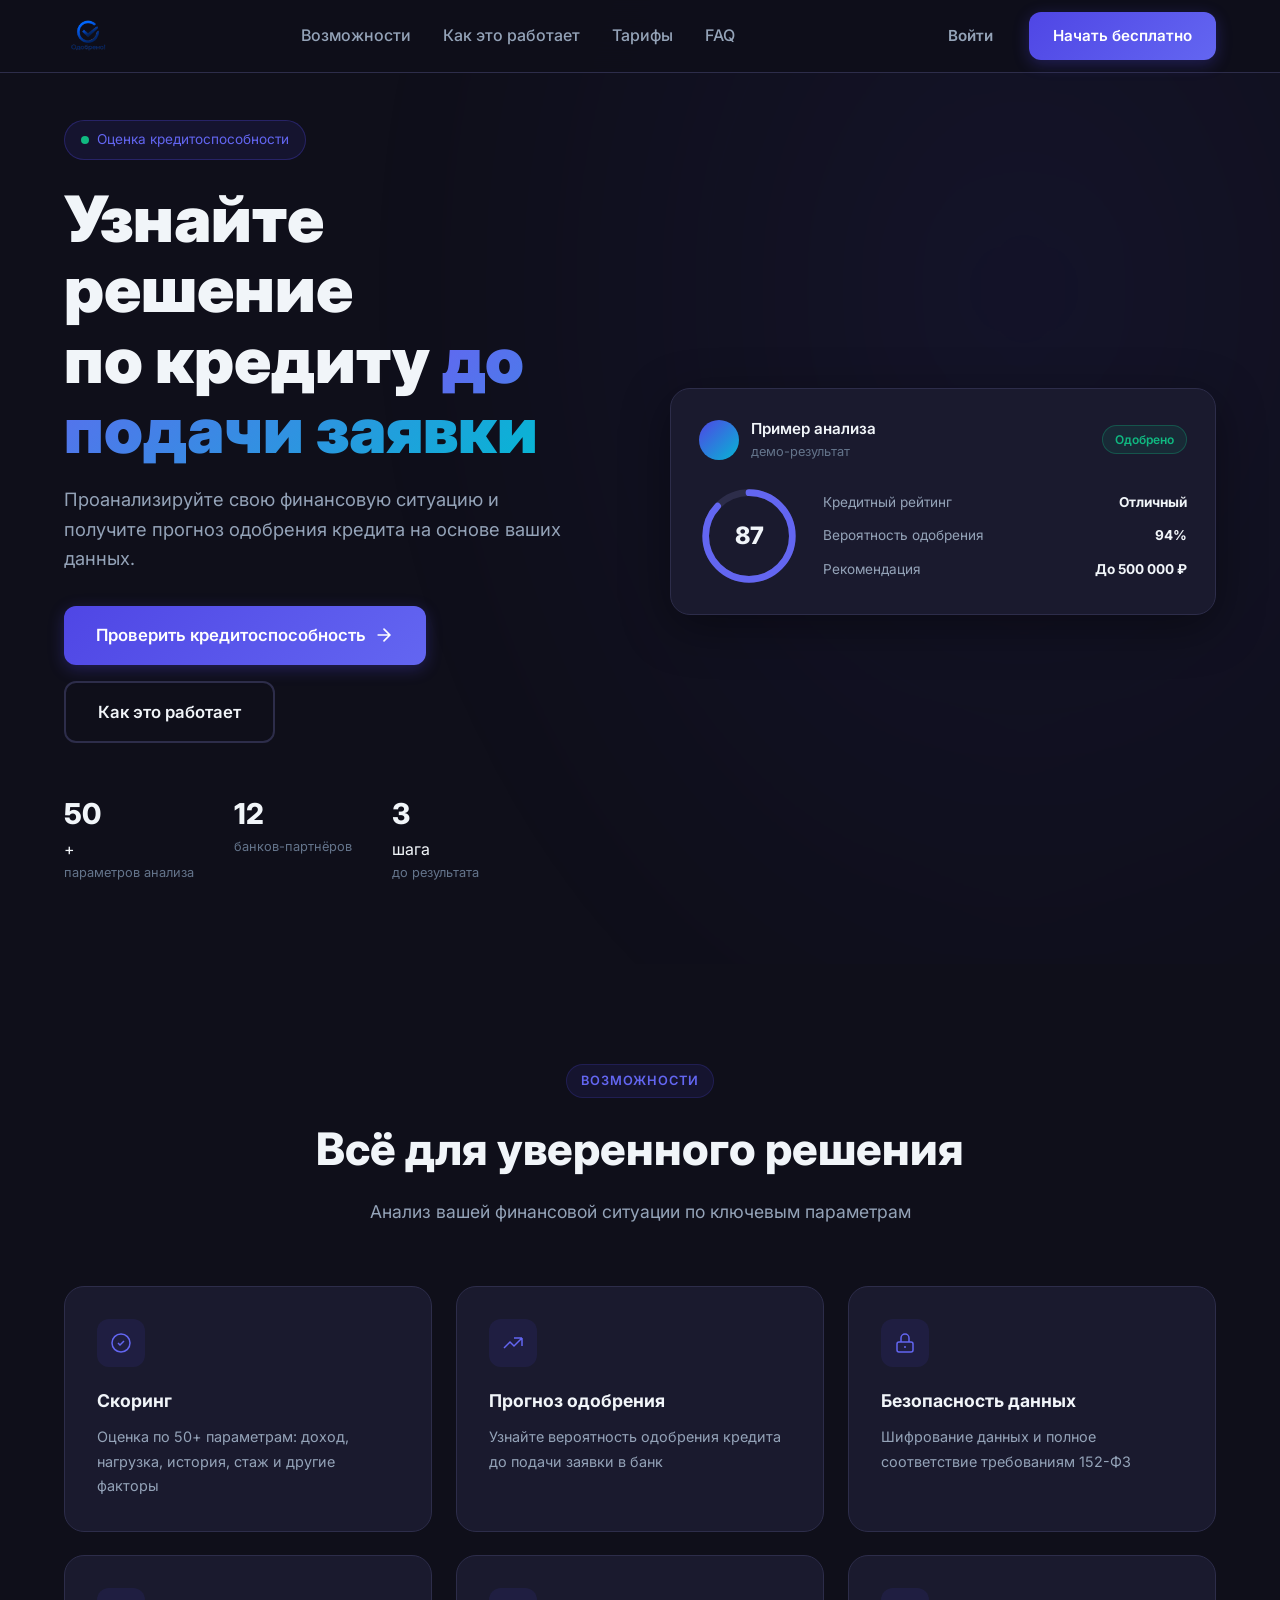
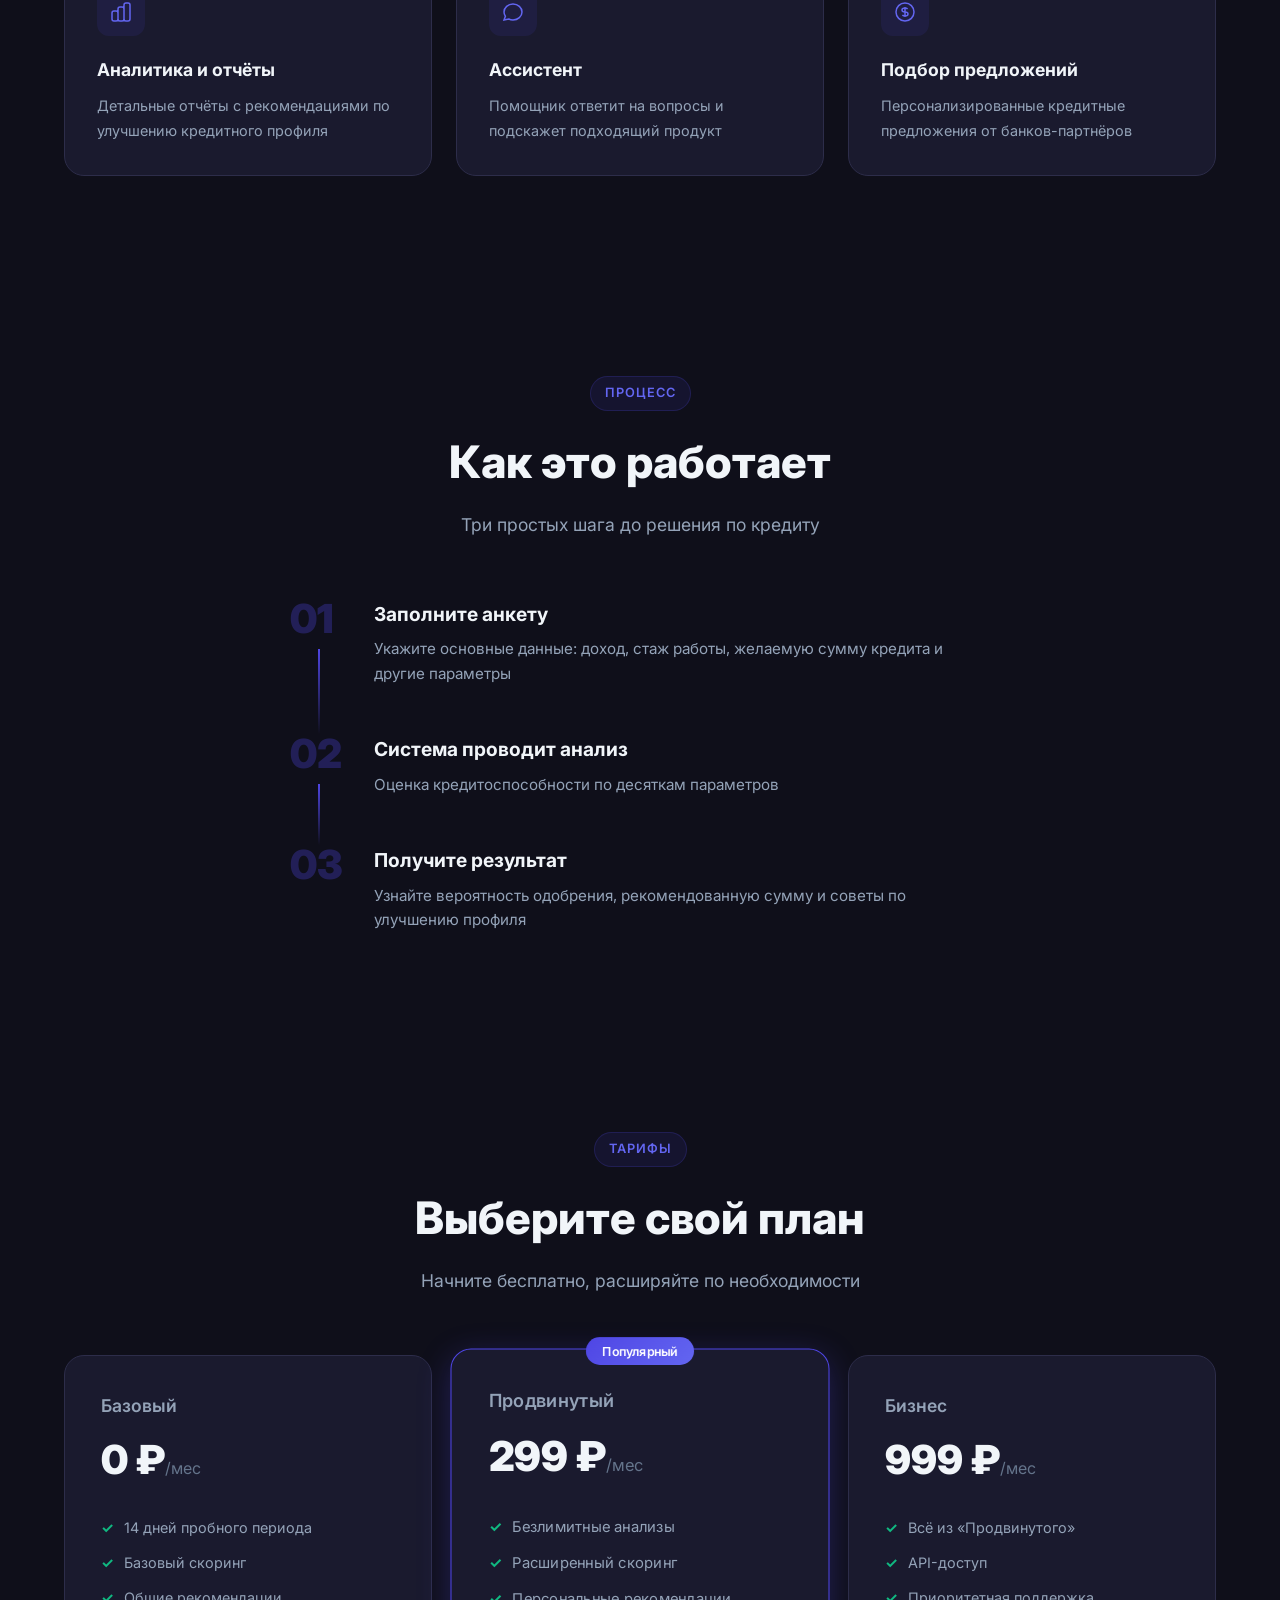
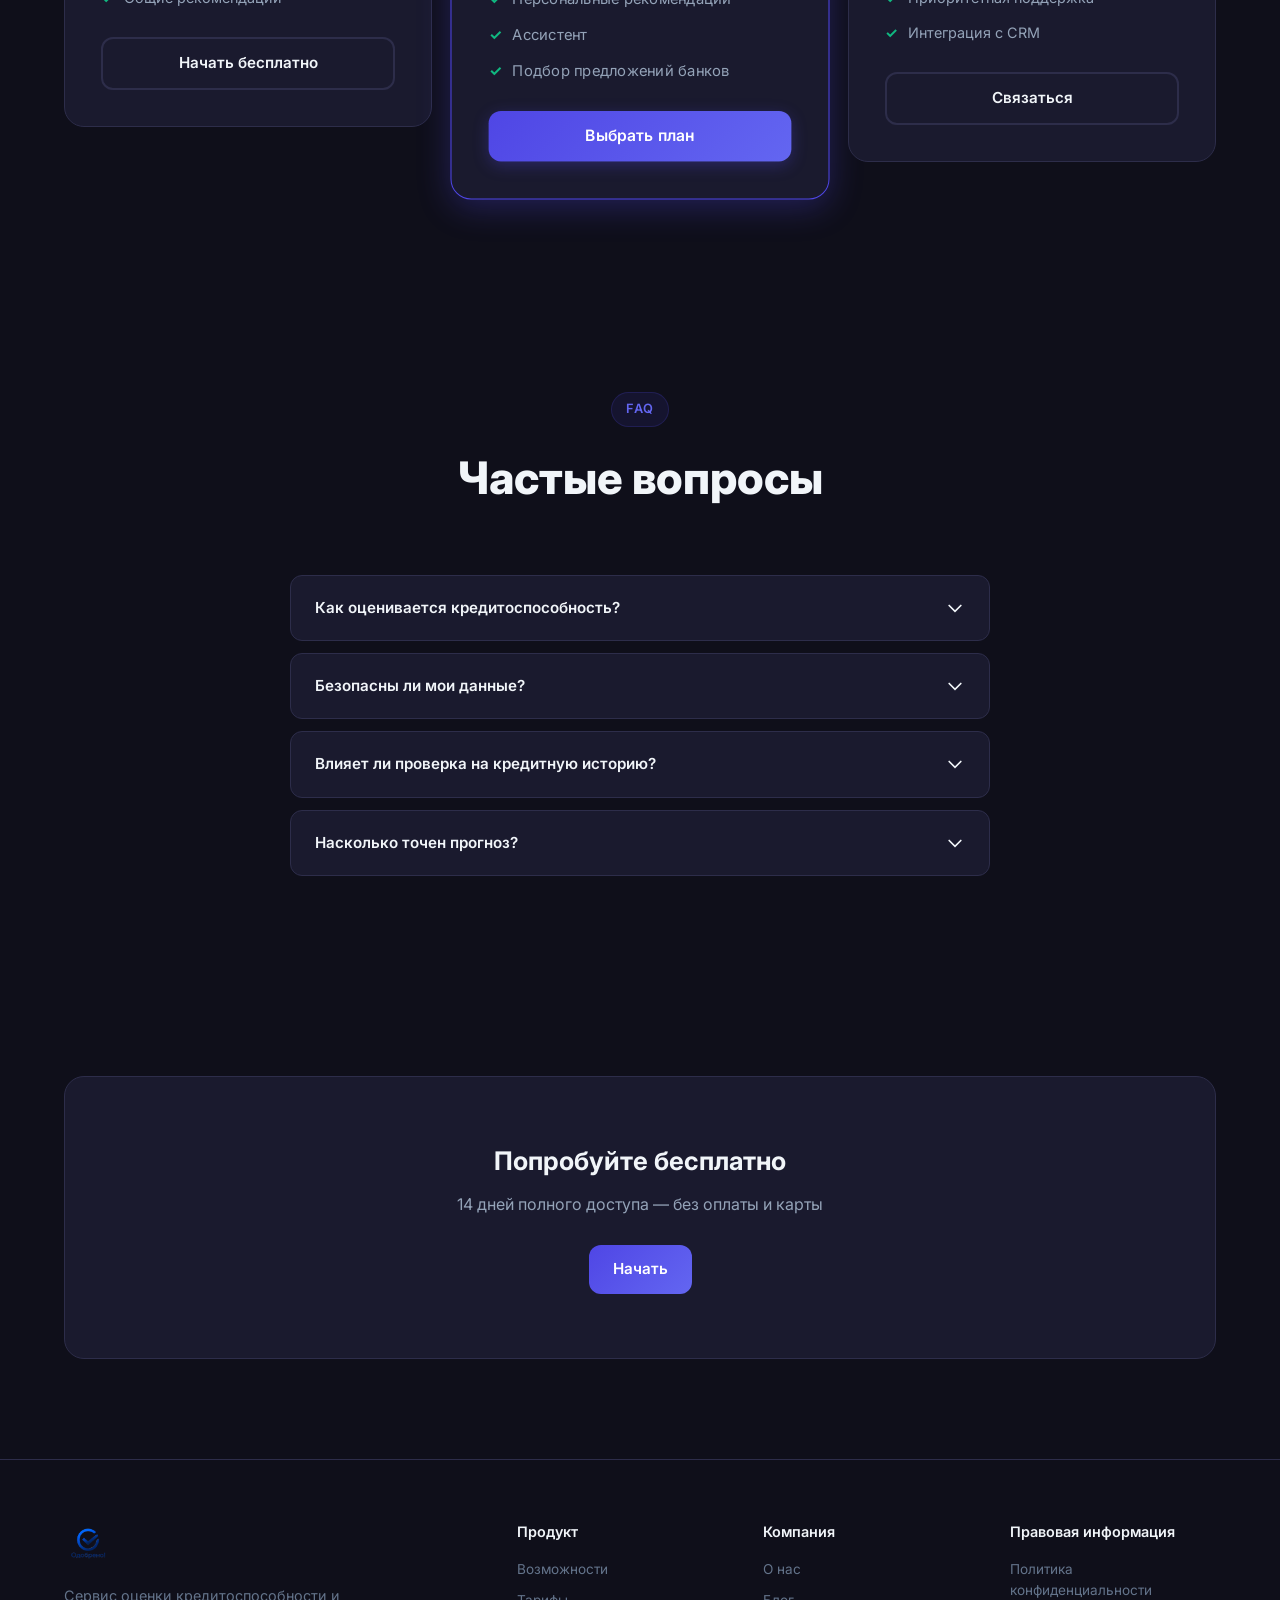
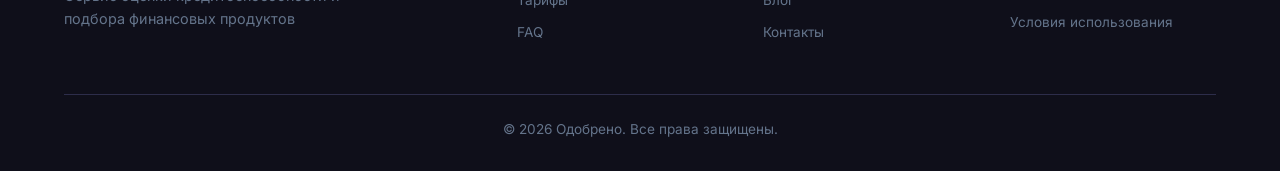
==== commit a9804942: "Add files via upload" ====
--- a/Сайт/frontend/index.html
+++ b/Сайт/frontend/index.html
@@ -1,3 +1,4 @@
+
 <!DOCTYPE html>
 <html lang="ru">
 <head>
@@ -10,12 +11,13 @@
     <link href="https://fonts.googleapis.com/css2?family=Inter:wght@300;400;500;600;700;800;900&display=swap" rel="stylesheet">
 </head>
 <body>
-    <header class="header" id="header">
+    <header class="header header--scrolled">
         <div class="container">
             <nav class="nav">
                 <a href="index.html" class="nav__logo">
                     <img src="assets/logo-full.png" alt="Одобрено" class="nav__logo-img">
                 </a>
+                <input type="checkbox" id="navToggle" class="nav__toggle-input">
                 <ul class="nav__menu" id="navMenu">
                     <li><a href="#features" class="nav__link">Возможности</a></li>
                     <li><a href="#how-it-works" class="nav__link">Как это работает</a></li>
@@ -26,9 +28,9 @@
                     <a href="login.html" class="btn btn--ghost">Войти</a>
                     <a href="register.html" class="btn btn--primary">Начать бесплатно</a>
                 </div>
-                <button class="nav__burger" id="navBurger" aria-label="Меню">
+                <label for="navToggle" class="nav__burger" aria-label="Меню">
                     <span></span><span></span><span></span>
-                </button>
+                </label>
             </nav>
         </div>
     </header>
@@ -37,7 +39,18 @@
         <section class="hero" id="hero">
             <div class="hero__bg">
                 <div class="hero__gradient"></div>
-                <div class="hero__particles" id="particles"></div>
+                <div class="hero__particles">
+                    <div class="particle" style="left:10%;top:20%;animation-duration:8s;animation-delay:0s;width:3px;height:3px"></div>
+                    <div class="particle" style="left:25%;top:60%;animation-duration:12s;animation-delay:2s;width:4px;height:4px"></div>
+                    <div class="particle" style="left:40%;top:30%;animation-duration:10s;animation-delay:1s;width:2px;height:2px"></div>
+                    <div class="particle" style="left:55%;top:70%;animation-duration:9s;animation-delay:3s;width:5px;height:5px"></div>
+                    <div class="particle" style="left:70%;top:15%;animation-duration:11s;animation-delay:0.5s;width:3px;height:3px"></div>
+                    <div class="particle" style="left:85%;top:50%;animation-duration:7s;animation-delay:4s;width:4px;height:4px"></div>
+                    <div class="particle" style="left:15%;top:80%;animation-duration:13s;animation-delay:1.5s;width:2px;height:2px"></div>
+                    <div class="particle" style="left:60%;top:40%;animation-duration:10s;animation-delay:2.5s;width:3px;height:3px"></div>
+                    <div class="particle" style="left:90%;top:25%;animation-duration:8s;animation-delay:3.5s;width:4px;height:4px"></div>
+                    <div class="particle" style="left:35%;top:90%;animation-duration:14s;animation-delay:0.8s;width:2px;height:2px"></div>
+                </div>
             </div>
             <div class="container">
                 <div class="hero__content">
@@ -63,15 +76,15 @@
                     </div>
                     <div class="hero__stats animate-fade-in-up delay-3">
                         <div class="hero__stat">
-                            <span class="hero__stat-value" data-count="50">0</span>+
+                            <span class="hero__stat-value">50</span>+
                             <span class="hero__stat-label">параметров анализа</span>
                         </div>
                         <div class="hero__stat">
-                            <span class="hero__stat-value" data-count="12">0</span>
+                            <span class="hero__stat-value">12</span>
                             <span class="hero__stat-label">банков-партнёров</span>
                         </div>
                         <div class="hero__stat">
-                            <span class="hero__stat-value" data-count="3">0</span> шага
+                            <span class="hero__stat-value">3</span> шага
                             <span class="hero__stat-label">до результата</span>
                         </div>
                     </div>
@@ -90,7 +103,7 @@
                             <div class="score-ring">
                                 <svg viewBox="0 0 120 120">
                                     <circle class="score-ring__bg" cx="60" cy="60" r="52"/>
-                                    <circle class="score-ring__fill" cx="60" cy="60" r="52" data-score="87"/>
+                                    <circle class="score-ring__fill score-ring__fill--static" cx="60" cy="60" r="52"/>
                                 </svg>
                                 <span class="score-ring__value">87</span>
                             </div>
@@ -122,7 +135,7 @@
                     <p class="section-subtitle">Анализ вашей финансовой ситуации по ключевым параметрам</p>
                 </div>
                 <div class="features__grid">
-                    <div class="feature-card" data-animate>
+                    <div class="feature-card">
                         <div class="feature-card__icon">
                             <svg viewBox="0 0 24 24" fill="none" stroke="currentColor" stroke-width="1.5">
                                 <path d="M9 12l2 2 4-4m6 2a9 9 0 11-18 0 9 9 0 0118 0z"/>
@@ -131,7 +144,7 @@
                         <h3 class="feature-card__title">Скоринг</h3>
                         <p class="feature-card__text">Оценка по 50+ параметрам: доход, нагрузка, история, стаж и другие факторы</p>
                     </div>
-                    <div class="feature-card" data-animate>
+                    <div class="feature-card">
                         <div class="feature-card__icon">
                             <svg viewBox="0 0 24 24" fill="none" stroke="currentColor" stroke-width="1.5">
                                 <path d="M13 7h8m0 0v8m0-8l-8 8-4-4-6 6"/>
@@ -140,7 +153,7 @@
                         <h3 class="feature-card__title">Прогноз одобрения</h3>
                         <p class="feature-card__text">Узнайте вероятность одобрения кредита до подачи заявки в банк</p>
                     </div>
-                    <div class="feature-card" data-animate>
+                    <div class="feature-card">
                         <div class="feature-card__icon">
                             <svg viewBox="0 0 24 24" fill="none" stroke="currentColor" stroke-width="1.5">
                                 <path d="M12 15v2m-6 4h12a2 2 0 002-2v-6a2 2 0 00-2-2H6a2 2 0 00-2 2v6a2 2 0 002 2zm10-10V7a4 4 0 00-8 0v4h8z"/>
@@ -149,7 +162,7 @@
                         <h3 class="feature-card__title">Безопасность данных</h3>
                         <p class="feature-card__text">Шифрование данных и полное соответствие требованиям 152-ФЗ</p>
                     </div>
-                    <div class="feature-card" data-animate>
+                    <div class="feature-card">
                         <div class="feature-card__icon">
                             <svg viewBox="0 0 24 24" fill="none" stroke="currentColor" stroke-width="1.5">
                                 <path d="M9 19v-6a2 2 0 00-2-2H5a2 2 0 00-2 2v6a2 2 0 002 2h2a2 2 0 002-2zm0 0V9a2 2 0 012-2h2a2 2 0 012 2v10m-6 0a2 2 0 002 2h2a2 2 0 002-2m0 0V5a2 2 0 012-2h2a2 2 0 012 2v14a2 2 0 01-2 2h-2a2 2 0 01-2-2z"/>
@@ -158,7 +171,7 @@
                         <h3 class="feature-card__title">Аналитика и отчёты</h3>
                         <p class="feature-card__text">Детальные отчёты с рекомендациями по улучшению кредитного профиля</p>
                     </div>
-                    <div class="feature-card" data-animate>
+                    <div class="feature-card">
                         <div class="feature-card__icon">
                             <svg viewBox="0 0 24 24" fill="none" stroke="currentColor" stroke-width="1.5">
                                 <path d="M8 12h.01M12 12h.01M16 12h.01M21 12c0 4.418-4.03 8-9 8a9.863 9.863 0 01-4.255-.949L3 20l1.395-3.72C3.512 15.042 3 13.574 3 12c0-4.418 4.03-8 9-8s9 3.582 9 8z"/>
@@ -167,7 +180,7 @@
                         <h3 class="feature-card__title">Ассистент</h3>
                         <p class="feature-card__text">Помощник ответит на вопросы и подскажет подходящий продукт</p>
                     </div>
-                    <div class="feature-card" data-animate>
+                    <div class="feature-card">
                         <div class="feature-card__icon">
                             <svg viewBox="0 0 24 24" fill="none" stroke="currentColor" stroke-width="1.5">
                                 <path d="M12 8c-1.657 0-3 .895-3 2s1.343 2 3 2 3 .895 3 2-1.343 2-3 2m0-8c1.11 0 2.08.402 2.599 1M12 8V7m0 1v8m0 0v1m0-1c-1.11 0-2.08-.402-2.599-1M21 12a9 9 0 11-18 0 9 9 0 0118 0z"/>
@@ -188,7 +201,7 @@
                     <p class="section-subtitle">Три простых шага до решения по кредиту</p>
                 </div>
                 <div class="steps">
-                    <div class="step" data-animate>
+                    <div class="step">
                         <div class="step__number">01</div>
                         <div class="step__content">
                             <h3 class="step__title">Заполните анкету</h3>
@@ -196,7 +209,7 @@
                         </div>
                         <div class="step__line"></div>
                     </div>
-                    <div class="step" data-animate>
+                    <div class="step">
                         <div class="step__number">02</div>
                         <div class="step__content">
                             <h3 class="step__title">Система проводит анализ</h3>
@@ -204,7 +217,7 @@
                         </div>
                         <div class="step__line"></div>
                     </div>
-                    <div class="step" data-animate>
+                    <div class="step">
                         <div class="step__number">03</div>
                         <div class="step__content">
                             <h3 class="step__title">Получите результат</h3>
@@ -223,7 +236,7 @@
                     <p class="section-subtitle">Начните бесплатно, расширяйте по необходимости</p>
                 </div>
                 <div class="pricing__grid">
-                    <div class="pricing-card" data-animate>
+                    <div class="pricing-card">
                         <div class="pricing-card__name">Базовый</div>
                         <div class="pricing-card__price">0 ₽<span>/мес</span></div>
                         <ul class="pricing-card__features">
@@ -233,7 +246,7 @@
                         </ul>
                         <a href="register.html" class="btn btn--outline btn--block">Начать бесплатно</a>
                     </div>
-                    <div class="pricing-card pricing-card--popular" data-animate>
+                    <div class="pricing-card pricing-card--popular">
                         <div class="pricing-card__badge">Популярный</div>
                         <div class="pricing-card__name">Продвинутый</div>
                         <div class="pricing-card__price">299 ₽<span>/мес</span></div>
@@ -246,7 +259,7 @@
                         </ul>
                         <a href="register.html" class="btn btn--primary btn--block">Выбрать план</a>
                     </div>
-                    <div class="pricing-card" data-animate>
+                    <div class="pricing-card">
                         <div class="pricing-card__name">Бизнес</div>
                         <div class="pricing-card__price">999 ₽<span>/мес</span></div>
                         <ul class="pricing-card__features">
@@ -268,57 +281,57 @@
                     <h2 class="section-title">Частые вопросы</h2>
                 </div>
                 <div class="faq__list">
-                    <div class="faq-item" data-animate>
-                        <button class="faq-item__question">
+                    <details class="faq-item">
+                        <summary class="faq-item__question">
                             Как оценивается кредитоспособность?
                             <svg class="faq-item__icon" viewBox="0 0 24 24" fill="none" stroke="currentColor">
                                 <path d="M19 9l-7 7-7-7" stroke-width="2" stroke-linecap="round"/>
                             </svg>
-                        </button>
+                        </summary>
                         <div class="faq-item__answer">
                             <p>Анализ учитывает более 50 параметров: уровень дохода, долговую нагрузку, кредитную историю, стаж работы, возраст и другие факторы. На основе этих данных формируется прогноз вероятности одобрения.</p>
                         </div>
-                    </div>
-                    <div class="faq-item" data-animate>
-                        <button class="faq-item__question">
+                    </details>
+                    <details class="faq-item">
+                        <summary class="faq-item__question">
                             Безопасны ли мои данные?
                             <svg class="faq-item__icon" viewBox="0 0 24 24" fill="none" stroke="currentColor">
                                 <path d="M19 9l-7 7-7-7" stroke-width="2" stroke-linecap="round"/>
                             </svg>
-                        </button>
+                        </summary>
                         <div class="faq-item__answer">
                             <p>Да, все данные шифруются при передаче и хранении. Мы полностью соответствуем требованиям 152-ФЗ о персональных данных и не передаём информацию третьим лицам.</p>
                         </div>
-                    </div>
-                    <div class="faq-item" data-animate>
-                        <button class="faq-item__question">
+                    </details>
+                    <details class="faq-item">
+                        <summary class="faq-item__question">
                             Влияет ли проверка на кредитную историю?
                             <svg class="faq-item__icon" viewBox="0 0 24 24" fill="none" stroke="currentColor">
                                 <path d="M19 9l-7 7-7-7" stroke-width="2" stroke-linecap="round"/>
                             </svg>
-                        </button>
+                        </summary>
                         <div class="faq-item__answer">
                             <p>Нет, наш анализ не влияет на вашу кредитную историю. Мы проводим «мягкую» проверку, которая не фиксируется в БКИ.</p>
                         </div>
-                    </div>
-                    <div class="faq-item" data-animate>
-                        <button class="faq-item__question">
+                    </details>
+                    <details class="faq-item">
+                        <summary class="faq-item__question">
                             Насколько точен прогноз?
                             <svg class="faq-item__icon" viewBox="0 0 24 24" fill="none" stroke="currentColor">
                                 <path d="M19 9l-7 7-7-7" stroke-width="2" stroke-linecap="round"/>
                             </svg>
-                        </button>
+                        </summary>
                         <div class="faq-item__answer">
                             <p>Прогноз строится на основе исторических данных банков. Итоговое решение всегда принимает банк, поэтому результат является ориентировочным.</p>
                         </div>
-                    </div>
+                    </details>
                 </div>
             </div>
         </section>
 
         <section class="cta-section">
             <div class="container">
-                <div class="cta-box" data-animate>
+                <div class="cta-box">
                     <h2 class="cta-box__title">Попробуйте бесплатно</h2>
                     <p class="cta-box__text">14 дней полного доступа — без оплаты и карты</p>
                     <a href="register.html" class="btn btn--primary">Начать</a>
@@ -359,8 +372,5 @@
             </div>
         </div>
     </footer>
-
-    <script src="js/app.js"></script>
-    <script src="js/animations.js"></script>
 </body>
 </html>
--- a/Сайт/frontend/css/style.css
+++ b/Сайт/frontend/css/style.css
@@ -176,22 +176,23 @@
     to { transform: rotate(360deg); }
 }
 
-/* ===== HEADER / NAV ===== */
-.header {
-    position: fixed;
-    top: 0;
-    left: 0;
-    right: 0;
-    z-index: 1000;
-    padding: 16px 0;
-    transition: var(--transition);
-}
-
-.header--scrolled {
-    background: rgba(15, 15, 26, 0.9);
-    backdrop-filter: blur(20px);
-    border-bottom: 1px solid var(--border);
-    padding: 12px 0;
+/* ===== HEADER / NAV ===== */
+.header {
+    position: fixed;
+    top: 0;
+    left: 0;
+    right: 0;
+    z-index: 1000;
+    padding: 16px 0;
+    transition: var(--transition);
+    background: rgba(15, 15, 26, 0.9);
+    backdrop-filter: blur(20px);
+    border-bottom: 1px solid var(--border);
+    padding: 12px 0;
+}
+
+.nav__toggle-input {
+    display: none;
 }
 
 .nav {
@@ -273,18 +274,35 @@
     align-items: center;
 }
 
-.nav__burger {
-    display: none;
-    flex-direction: column;
-    gap: 5px;
-    padding: 8px;
-}
-
-.nav__burger span {
-    width: 24px;
-    height: 2px;
-    background: var(--text);
-    transition: var(--transition);
+.nav__burger {
+    display: none;
+    flex-direction: column;
+    gap: 5px;
+    padding: 8px;
+    cursor: pointer;
+}
+
+.nav__burger span {
+    width: 24px;
+    height: 2px;
+    background: var(--text);
+    transition: var(--transition);
+}
+
+.nav__toggle-input:checked ~ .nav__menu {
+    display: flex;
+}
+
+.nav__toggle-input:checked ~ .nav__burger span:nth-child(1) {
+    transform: rotate(45deg) translate(5px, 5px);
+}
+
+.nav__toggle-input:checked ~ .nav__burger span:nth-child(2) {
+    opacity: 0;
+}
+
+.nav__toggle-input:checked ~ .nav__burger span:nth-child(3) {
+    transform: rotate(-45deg) translate(5px, -5px);
 }
 
 /* ===== HERO ===== */
@@ -500,15 +518,19 @@
     stroke-width: 8;
 }
 
-.score-ring__fill {
-    fill: none;
-    stroke: url(#scoreGradient);
-    stroke: var(--primary-light);
-    stroke-width: 8;
-    stroke-linecap: round;
-    stroke-dasharray: 326.7;
-    stroke-dashoffset: 326.7;
-    transition: stroke-dashoffset 1.5s cubic-bezier(0.4, 0, 0.2, 1);
+.score-ring__fill {
+    fill: none;
+    stroke: url(#scoreGradient);
+    stroke: var(--primary-light);
+    stroke-width: 8;
+    stroke-linecap: round;
+    stroke-dasharray: 326.7;
+    stroke-dashoffset: 326.7;
+    transition: stroke-dashoffset 1.5s cubic-bezier(0.4, 0, 0.2, 1);
+}
+
+.score-ring__fill--static {
+    stroke-dashoffset: 42.5;
 }
 
 .score-ring__value {
@@ -756,56 +778,65 @@
     gap: 12px;
 }
 
-.faq-item {
-    background: var(--bg-card);
-    border: 1px solid var(--border);
-    border-radius: var(--radius);
-    overflow: hidden;
-    transition: var(--transition);
-}
-
-.faq-item--active {
-    border-color: var(--primary);
-}
-
-.faq-item__question {
-    width: 100%;
-    display: flex;
-    align-items: center;
-    justify-content: space-between;
-    padding: 20px 24px;
-    font-weight: 600;
-    font-size: 0.95rem;
-    text-align: left;
-    transition: var(--transition);
-}
-
-.faq-item__question:hover {
-    color: var(--primary-light);
-}
-
-.faq-item__icon {
-    width: 20px;
-    height: 20px;
-    transition: transform 0.3s;
-    flex-shrink: 0;
-}
-
-.faq-item--active .faq-item__icon {
-    transform: rotate(180deg);
-}
-
-.faq-item__answer {
-    max-height: 0;
-    overflow: hidden;
-    transition: max-height 0.4s cubic-bezier(0.4, 0, 0.2, 1);
-}
-
-.faq-item__answer p {
-    padding: 0 24px 20px;
-    color: var(--text-secondary);
-    font-size: 0.9rem;
-    line-height: 1.7;
+.faq-item {
+    background: var(--bg-card);
+    border: 1px solid var(--border);
+    border-radius: var(--radius);
+    overflow: hidden;
+    transition: var(--transition);
+}
+
+.faq-item[open] {
+    border-color: var(--primary);
+}
+
+.faq-item__question {
+    width: 100%;
+    display: flex;
+    align-items: center;
+    justify-content: space-between;
+    padding: 20px 24px;
+    font-weight: 600;
+    font-size: 0.95rem;
+    text-align: left;
+    transition: var(--transition);
+    cursor: pointer;
+    list-style: none;
+}
+
+.faq-item__question::-webkit-details-marker {
+    display: none;
+}
+
+.faq-item__question::marker {
+    display: none;
+    content: '';
+}
+
+.faq-item__question:hover {
+    color: var(--primary-light);
+}
+
+.faq-item__icon {
+    width: 20px;
+    height: 20px;
+    transition: transform 0.3s;
+    flex-shrink: 0;
+}
+
+.faq-item[open] .faq-item__icon {
+    transform: rotate(180deg);
+}
+
+.faq-item__answer {
+    overflow: hidden;
+}
+
+.faq-item__answer p {
+    padding: 0 24px 20px;
+    color: var(--text-secondary);
+    font-size: 0.9rem;
+    line-height: 1.7;
 }
 
 /* ===== CTA SECTION ===== */
@@ -1342,14 +1373,15 @@
     -webkit-backdrop-filter: blur(12px);
 }
 
-.dashboard__menu-btn {
-    display: none;
-    padding: 8px;
-}
-
-.dashboard__menu-btn svg {
-    width: 24px;
-    height: 24px;
+.dashboard__menu-btn {
+    display: none;
+    padding: 8px;
+    cursor: pointer;
+}
+
+.dashboard__menu-btn svg {
+    width: 24px;
+    height: 24px;
 }
 
 .dashboard__title {
@@ -1383,14 +1415,39 @@
     padding: 32px;
 }
 
-/* Tabs */
-.tab-content {
-    display: none;
-}
-
-.tab-content--active {
-    display: block;
-    animation: fadeIn 0.3s;
+/* Tabs */
+.tab-radio {
+    display: none;
+}
+
+.sidebar-toggle-input {
+    display: none;
+}
+
+.tab-content {
+    display: none;
+}
+
+#tabRadioOverview:checked ~ .dashboard__main .tab-content--overview,
+#tabRadioAnalysis:checked ~ .dashboard__main .tab-content--analysis,
+#tabRadioHistory:checked ~ .dashboard__main .tab-content--history,
+#tabRadioAssistant:checked ~ .dashboard__main .tab-content--assistant,
+#tabRadioProfile:checked ~ .dashboard__main .tab-content--profile {
+    display: block;
+    animation: fadeIn 0.3s;
+}
+
+#tabRadioOverview:checked ~ .sidebar .sidebar__link:nth-child(1),
+#tabRadioAnalysis:checked ~ .sidebar .sidebar__link:nth-child(2),
+#tabRadioHistory:checked ~ .sidebar .sidebar__link:nth-child(3),
+#tabRadioAssistant:checked ~ .sidebar .sidebar__link:nth-child(4),
+#tabRadioProfile:checked ~ .sidebar .sidebar__link:nth-child(5) {
+    background: rgba(79, 70, 229, 0.1);
+    color: var(--primary-light);
+}
+
+.sidebar-toggle-input:checked ~ .sidebar {
+    left: 0;
 }
 
 @keyframes fadeIn {
@@ -1839,21 +1896,21 @@
         grid-template-columns: 1fr;
     }
 
-    .sidebar {
-        position: fixed;
-        left: -260px;
-        top: 0;
-        bottom: 0;
-        z-index: 100;
-        transition: left 0.3s;
-    }
-
-    .sidebar--open {
-        left: 0;
-    }
-
-    .dashboard__menu-btn {
-        display: block;
+    .sidebar {
+        position: fixed;
+        left: -260px;
+        top: 0;
+        bottom: 0;
+        z-index: 100;
+        transition: left 0.3s;
+    }
+
+    .sidebar-toggle-input:checked ~ .sidebar {
+        left: 0;
+    }
+
+    .dashboard__menu-btn {
+        display: block;
     }
 
     .dashboard__content {
--- a/Сайт/frontend/css/animations.css
+++ b/Сайт/frontend/css/animations.css
@@ -98,23 +98,7 @@
 .delay-4 { animation-delay: 0.4s; }
 .delay-5 { animation-delay: 0.5s; }
 
-[data-animate] {
-    opacity: 0;
-    transform: translateY(30px);
-    transition: opacity 0.6s cubic-bezier(0.4, 0, 0.2, 1),
-                transform 0.6s cubic-bezier(0.4, 0, 0.2, 1);
-}
-
-[data-animate].animate-visible {
-    opacity: 1;
-    transform: translateY(0);
-}
-
-[data-animate]:nth-child(2) { transition-delay: 0.1s; }
-[data-animate]:nth-child(3) { transition-delay: 0.2s; }
-[data-animate]:nth-child(4) { transition-delay: 0.3s; }
-[data-animate]:nth-child(5) { transition-delay: 0.4s; }
-[data-animate]:nth-child(6) { transition-delay: 0.5s; }
+
 
 .hero__card {
     animation: float 6s ease-in-out infinite;
